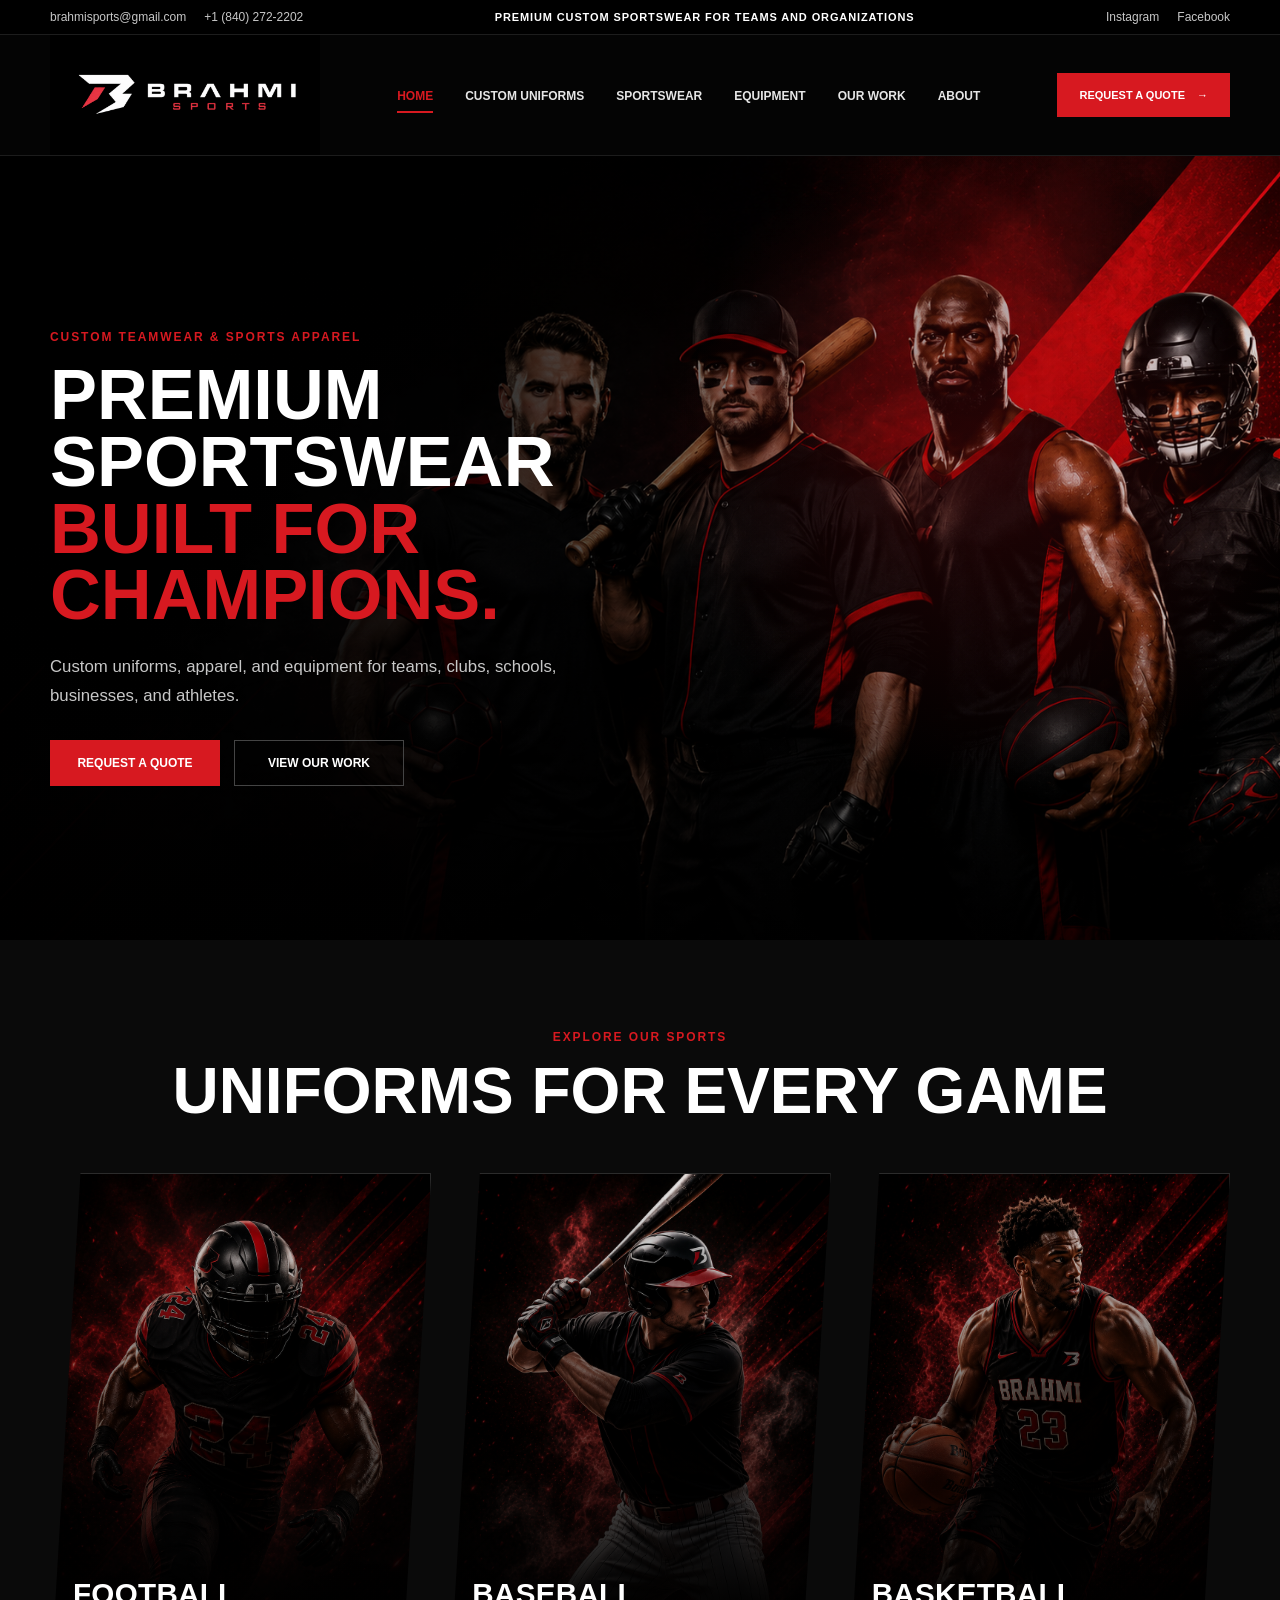
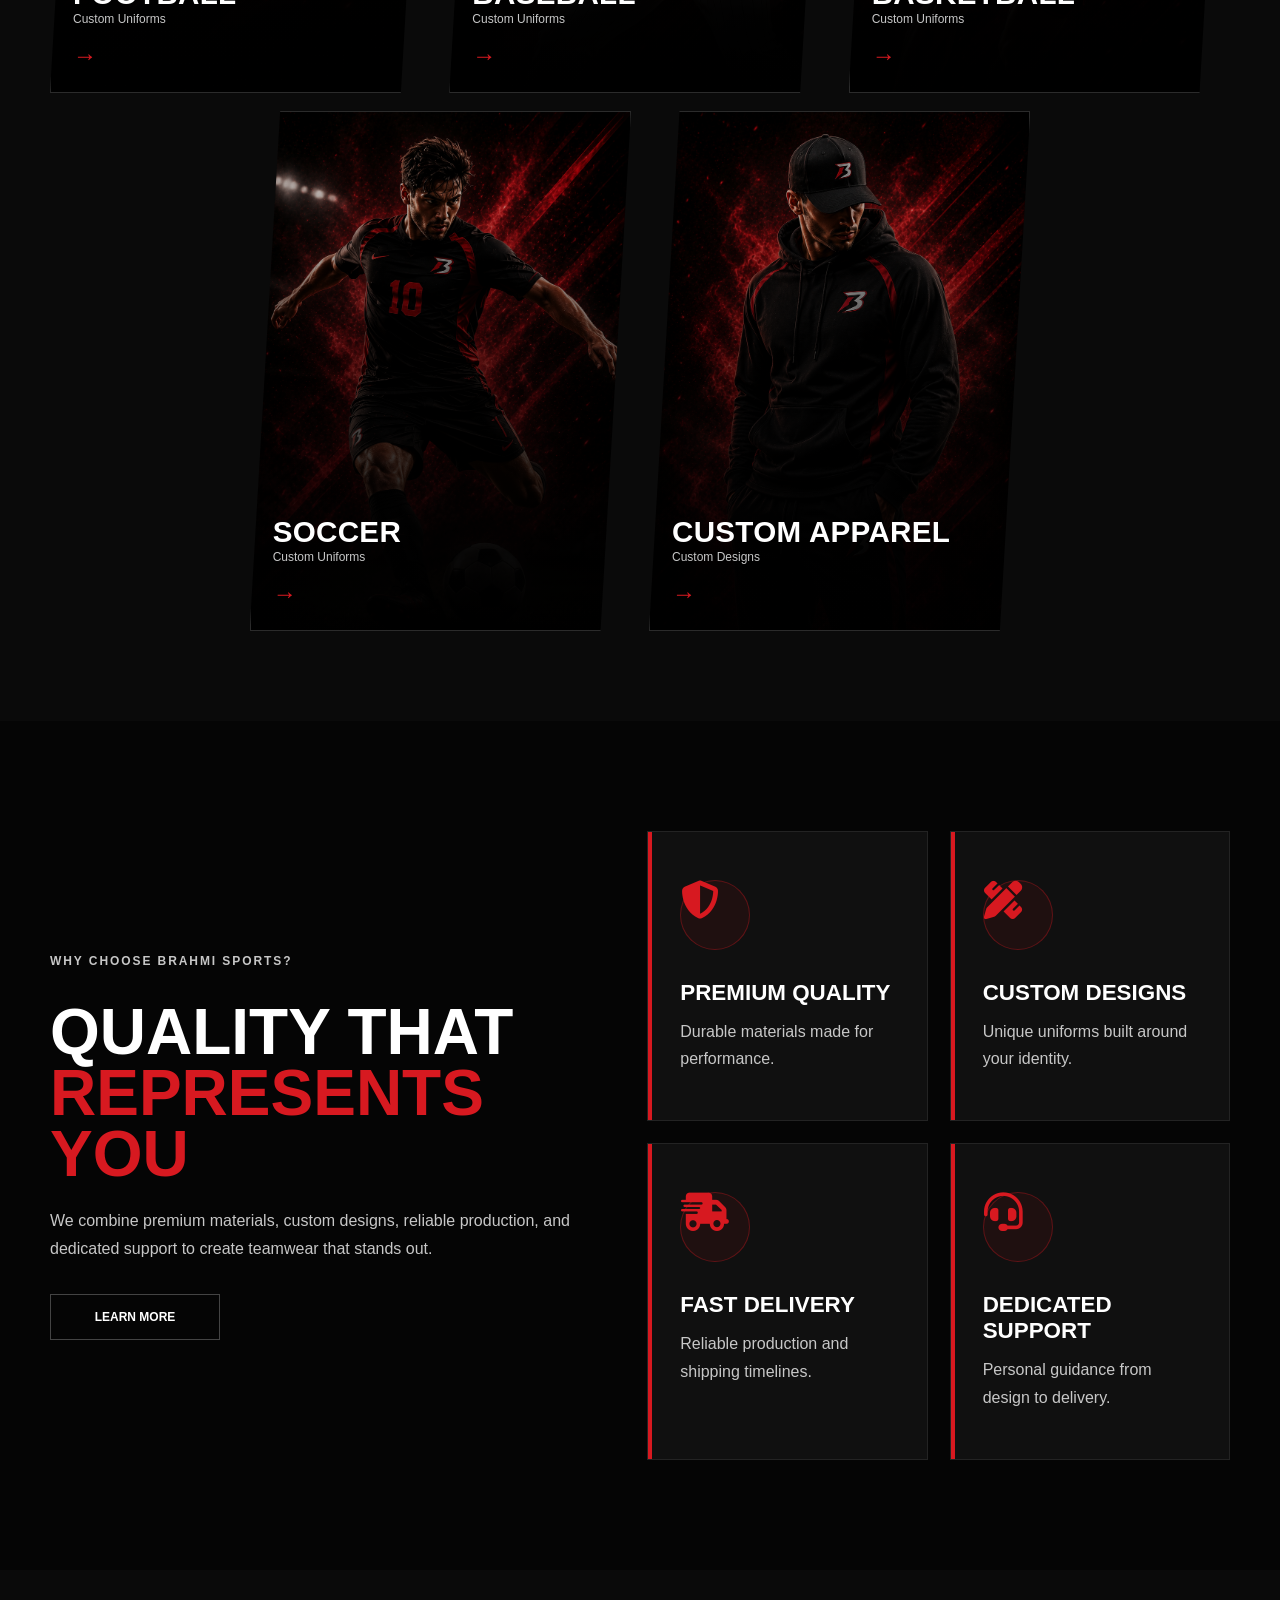
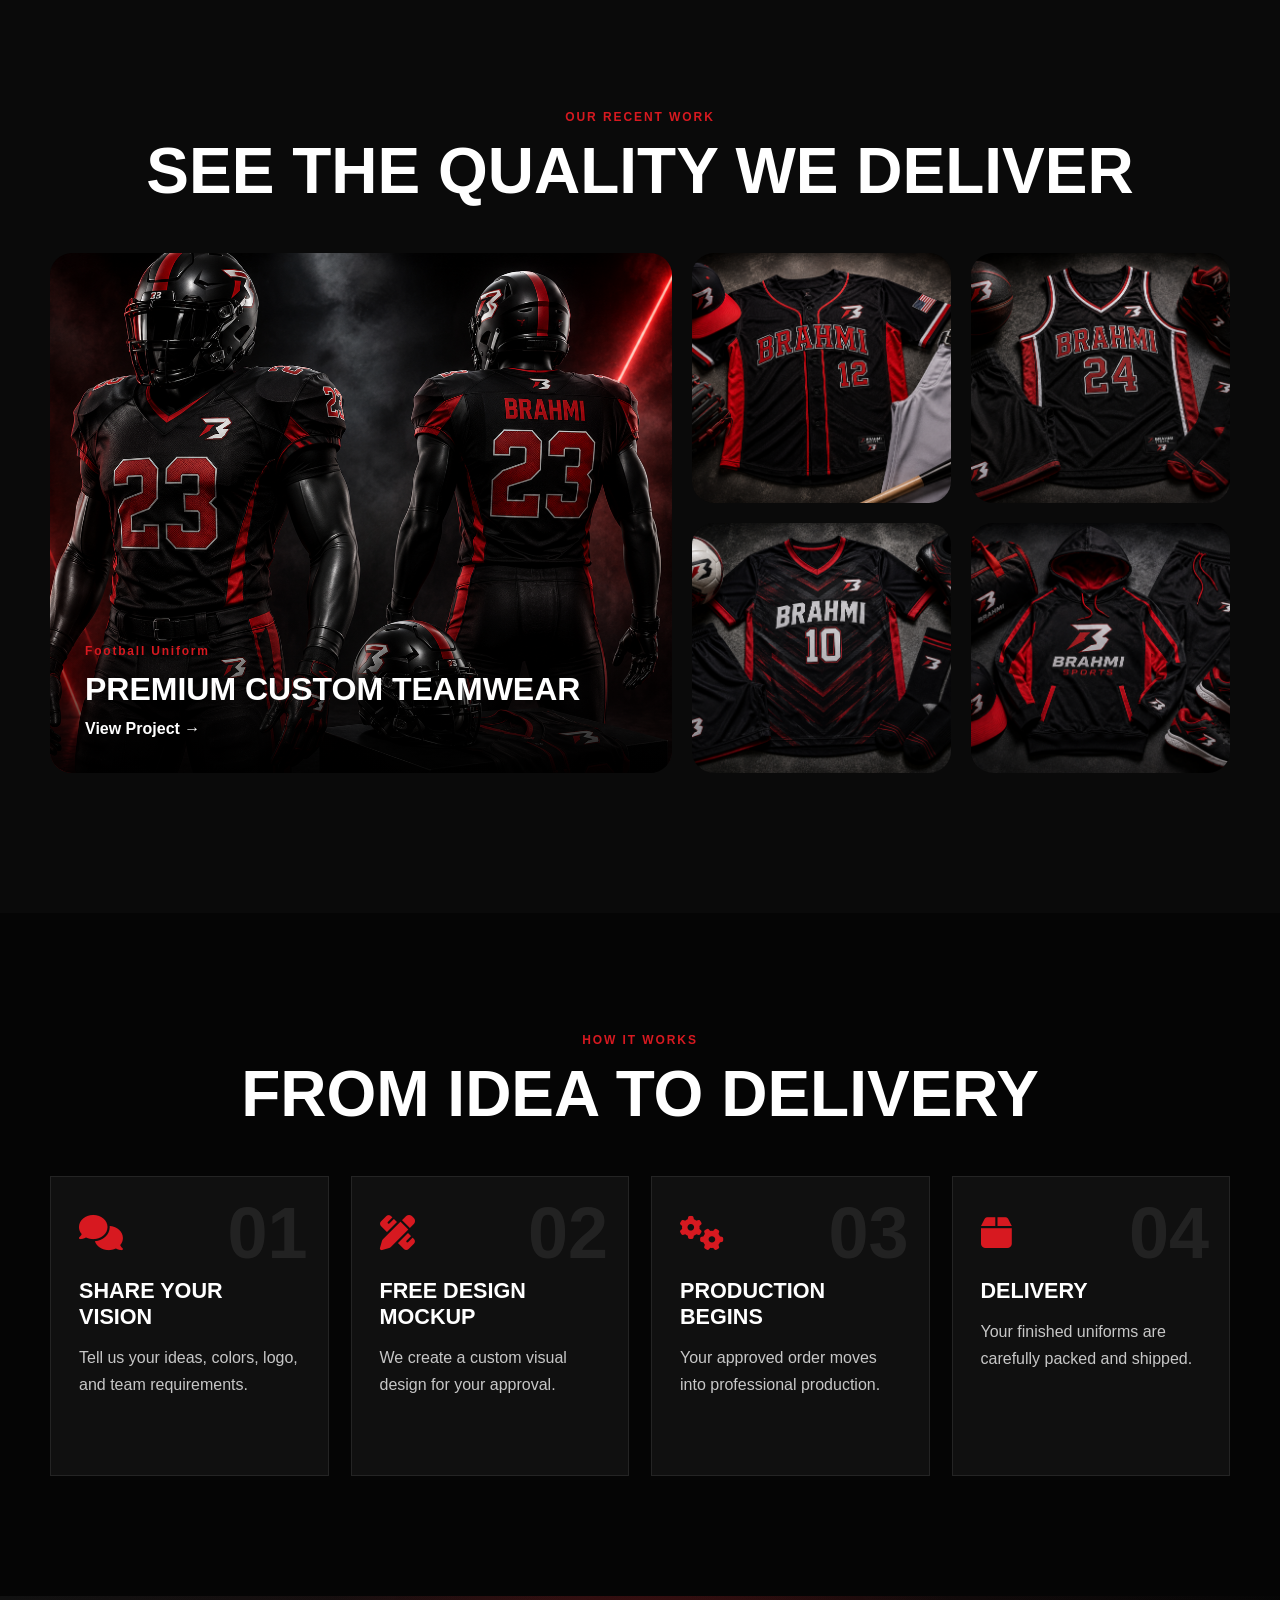
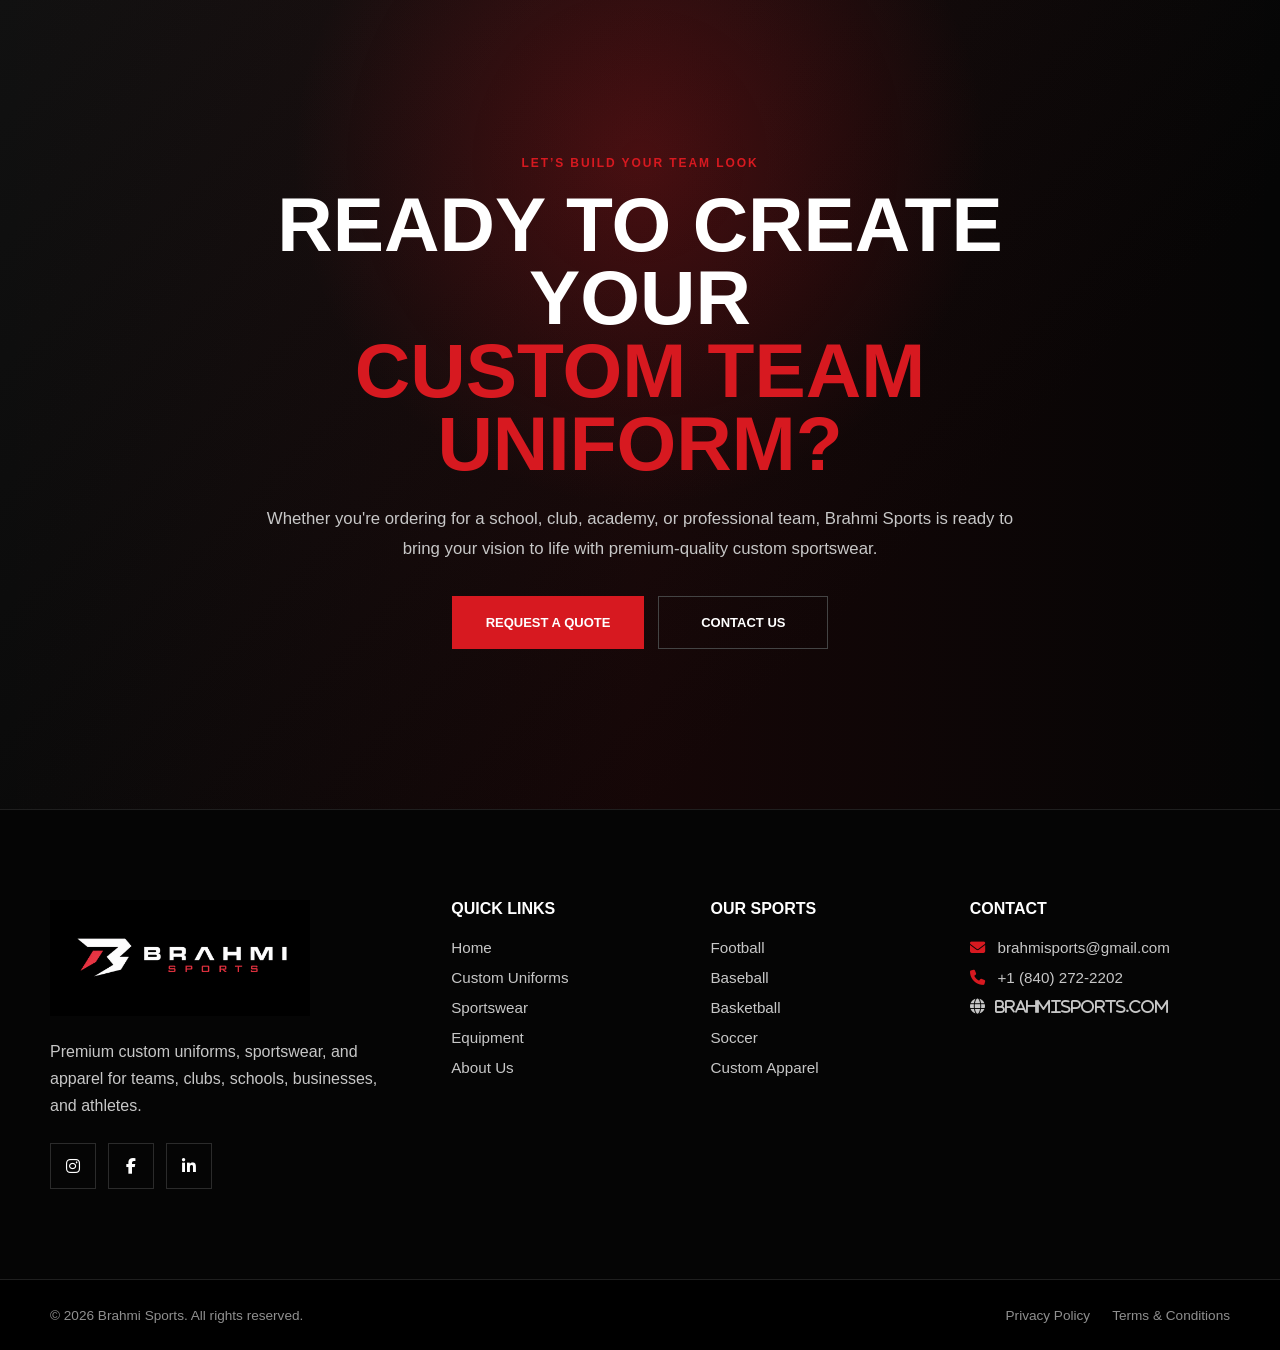
==== index.html @ 99b93f27 "Add files via upload" ====
<!DOCTYPE html>
<html lang="en">
  <head>
    <meta charset="UTF-8" />

    <meta name="viewport" content="width=device-width, initial-scale=1.0" />

    <meta
      name="description"
      content="Brahmi Sports provides premium custom sports uniforms and teamwear."
    />

    <title>Brahmi Sports | Custom Teamwear</title>

    <link rel="stylesheet" href="css/style.css" />
    <link
  rel="stylesheet"
  href="https://cdnjs.cloudflare.com/ajax/libs/font-awesome/6.5.2/css/all.min.css"
/>
<link
  rel="stylesheet"
  href="https://unpkg.com/aos@2.3.1/dist/aos.css"
/>
  </head>

  <body>
    <header class="site-header">
      <div class="top-bar">
        <div class="container top-bar-content">
          <div class="top-contact">
            <a href="mailto:brahmisports@gmail.com">
              brahmisports@gmail.com
            </a>

            <a href="tel:+18402722202">+1 (840) 272-2202</a>
          </div>

          <p class="top-message">
            Premium custom sportswear for teams and organizations
          </p>

          <div class="top-socials">
            <a href="#">Instagram</a>
            <a href="#">Facebook</a>
          </div>
        </div>
      </div>

      <nav class="navbar">
        <div class="container navbar-content">
          <a href="#" class="logo">
  <img
    src="images/logo/logo.png"
    alt="Brahmi Sports logo"
    class="logo-image"
  />
</a>

          <ul class="nav-links">
            <li><a href="#" class="active">Home</a></li>
            <li><a href="#">Custom Uniforms</a></li>
            <li><a href="#">Sportswear</a></li>
            <li><a href="#">Equipment</a></li>
            <li><a href="#">Our Work</a></li>
            <li><a href="#">About</a></li>
          </ul>
          <button class="menu-toggle" aria-label="Open navigation">
    <i class="fa-solid fa-bars"></i>
</button>

          <a href="#" class="quote-button">
            Request a Quote
            <span>→</span>
          </a>
        </div>
      </nav>
    </header>

    <main>
      <section class="hero">
  <div class="container hero-content">
    <div class="hero-copy" data-aos="fade-right">
      <p class="hero-label">CUSTOM TEAMWEAR & SPORTS APPAREL</p>

      <h1>
        Premium sportswear
        <span>built for champions.</span>
      </h1>

      <p class="hero-description">
        Custom uniforms, apparel, and equipment for teams, clubs,
        schools, businesses, and athletes.
      </p>

      <div class="hero-buttons">
        <a href="#" class="primary-button">Request a Quote</a>
        <a href="#" class="secondary-button">View Our Work</a>
      </div>
    </div>
  </div>
</section>
      <section class="sports-section">
  <div class="container">

    <div class="section-heading" data-aos="fade-up">
      <p>EXPLORE OUR SPORTS</p>
      <h2>UNIFORMS FOR EVERY GAME</h2>
    </div>

    <div class="sports-grid">

      <article
        class="sport-card football-card"
        data-aos="fade-up"
        data-aos-delay="0"
      >
        <div class="sport-card-content">
          <h3>Football</h3>
          <p>Custom Uniforms</p>
          <a href="#">→</a>
        </div>
      </article>

      <article
        class="sport-card baseball-card"
        data-aos="fade-up"
        data-aos-delay="100"
      >
        <div class="sport-card-content">
          <h3>Baseball</h3>
          <p>Custom Uniforms</p>
          <a href="#">→</a>
        </div>
      </article>

      <article
        class="sport-card basketball-card"
        data-aos="fade-up"
        data-aos-delay="200"
      >
        <div class="sport-card-content">
          <h3>Basketball</h3>
          <p>Custom Uniforms</p>
          <a href="#">→</a>
        </div>
      </article>

      <article
        class="sport-card soccer-card"
        data-aos="fade-up"
        data-aos-delay="300"
      >
        <div class="sport-card-content">
          <h3>Soccer</h3>
          <p>Custom Uniforms</p>
          <a href="#">→</a>
        </div>
      </article>

      <article
        class="sport-card apparel-card"
        data-aos="fade-up"
        data-aos-delay="400"
      >
        <div class="sport-card-content">
          <h3>Custom Apparel</h3>
          <p>Custom Designs</p>
          <a href="#">→</a>
        </div>
      </article>

    </div>
  </div>
</section>
<section class="why-section">
  <div class="container why-layout">

    <div class="why-intro" data-aos="fade-right">
      <p class="why-label">WHY CHOOSE BRAHMI SPORTS?</p>

      <h2>
        Quality that
        <span>represents you</span>
      </h2>

      <p>
        We combine premium materials, custom designs, reliable production,
        and dedicated support to create teamwear that stands out.
      </p>

      <a href="#" class="secondary-button">Learn More</a>
    </div>

    <div class="why-grid">

      <article class="why-card">
        <i class="fa-solid fa-shield-halved why-icon"></i>
        <h3>Premium Quality</h3>
        <p>Durable materials made for performance.</p>
      </article>

      <article class="why-card">
        <i class="fa-solid fa-pen-ruler why-icon"></i>
        <h3>Custom Designs</h3>
        <p>Unique uniforms built around your identity.</p>
      </article>

      <article class="why-card">
        <i class="fa-solid fa-truck-fast why-icon"></i>
        <h3>Fast Delivery</h3>
        <p>Reliable production and shipping timelines.</p>
      </article>

      <article class="why-card">
        <i class="fa-solid fa-headset why-icon"></i>
        <h3>Dedicated Support</h3>
        <p>Personal guidance from design to delivery.</p>
      </article>

    </div>

  </div>
</section>
<section class="portfolio-section">
  <div class="container">

    <div class="section-heading" data-aos="fade-up">
      <p>OUR RECENT WORK</p>
      <h2>SEE THE QUALITY WE DELIVER</h2>
    </div>

    <div class="portfolio-grid" data-aos="fade-up" data-aos-delay="150">

      <div class="portfolio-feature">
        <img src="images/work/work1.png" alt="Football Uniform">

        <div class="portfolio-overlay">
          <span>Football Uniform</span>

          <h3>Premium Custom Teamwear</h3>

          <a href="#">View Project →</a>
        </div>
      </div>

      <div class="portfolio-small">
        <img src="images/work/work2.png" alt="Baseball Jersey">
      </div>

      <div class="portfolio-small">
        <img src="images/work/work3.png" alt="Basketball Jersey">
      </div>

      <div class="portfolio-small">
        <img src="images/work/work4.png" alt="Custom Jersey">
      </div>

      <div class="portfolio-small">
        <img src="images/work/work5.png" alt="Sports Apparel">
      </div>

    </div>

  </div>
</section>
<section class="process-section">
  <div class="container">

    <div class="section-heading" data-aos="fade-up">
      <p>HOW IT WORKS</p>
      <h2>FROM IDEA TO DELIVERY</h2>
    </div>

    <div class="process-grid" data-aos="fade-up" data-aos-delay="150">

      <article class="process-card">
        <span class="process-number">01</span>
        <i class="fa-solid fa-comments process-icon"></i>

        <h3>Share Your Vision</h3>

        <p>
          Tell us your ideas, colors, logo, and team requirements.
        </p>
      </article>

      <article class="process-card">
        <span class="process-number">02</span>
        <i class="fa-solid fa-pen-ruler process-icon"></i>

        <h3>Free Design Mockup</h3>

        <p>
          We create a custom visual design for your approval.
        </p>
      </article>

      <article class="process-card">
        <span class="process-number">03</span>
        <i class="fa-solid fa-gears process-icon"></i>

        <h3>Production Begins</h3>

        <p>
          Your approved order moves into professional production.
        </p>
      </article>

      <article class="process-card">
        <span class="process-number">04</span>
        <i class="fa-solid fa-box process-icon"></i>

        <h3>Delivery</h3>

        <p>
          Your finished uniforms are carefully packed and shipped.
        </p>
      </article>

    </div>

  </div>
</section>
<section class="cta-section">
  <div class="container">

    <div class="cta-content" data-aos="zoom-in">

      <p class="cta-label">LET’S BUILD YOUR TEAM LOOK</p>

      <h2>
        Ready To Create Your
        <span>Custom Team Uniform?</span>
      </h2>

      <p class="cta-text">
        Whether you're ordering for a school, club, academy, or professional
        team, Brahmi Sports is ready to bring your vision to life with
        premium-quality custom sportswear.
      </p>

      <div class="cta-buttons">
        <a href="#" class="primary-button">
          Request a Quote
        </a>

        <a href="#contact" class="secondary-button">
          Contact Us
        </a>
      </div>

    </div>

  </div>
</section>
    </main>
    <footer class="site-footer">
  <div class="container footer-grid">

    <div class="footer-brand" data-aos="fade-up">
      <img
        src="images/logo/logo.png"
        alt="Brahmi Sports logo"
        class="footer-logo"
      />

      <p>
        Premium custom uniforms, sportswear, and apparel for teams,
        clubs, schools, businesses, and athletes.
      </p>

      <div class="footer-socials">
        <a href="#" aria-label="Instagram">
          <i class="fa-brands fa-instagram"></i>
        </a>

        <a href="#" aria-label="Facebook">
          <i class="fa-brands fa-facebook-f"></i>
        </a>

        <a href="#" aria-label="LinkedIn">
          <i class="fa-brands fa-linkedin-in"></i>
        </a>
      </div>
    </div>

    <div class="footer-column" data-aos="fade-up" data-aos-delay="100">
      <h3>Quick Links</h3>
      <a href="#">Home</a>
      <a href="#">Custom Uniforms</a>
      <a href="#">Sportswear</a>
      <a href="#">Equipment</a>
      <a href="#">About Us</a>
    </div>

    <div class="footer-column" data-aos="fade-up" data-aos-delay="200">
      <h3>Our Sports</h3>
      <a href="#">Football</a>
      <a href="#">Baseball</a>
      <a href="#">Basketball</a>
      <a href="#">Soccer</a>
      <a href="#">Custom Apparel</a>
    </div>

    <div class="footer-column footer-contact" data-aos="fade-up" data-aos-delay="300">
      <h3>Contact</h3>

      <a href="mailto:brahmisports@gmail.com">
        <i class="fa-solid fa-envelope"></i>
        brahmisports@gmail.com
      </a>

      <a href="tel:+18402722202">
        <i class="fa-solid fa-phone"></i>
        +1 (840) 272-2202
      </a>

    <a  href="https://brahmisports.com"
target="_blank"
rel="noopener noreferrer"
        <i class="fa-solid fa-globe"></i>
        brahmisports.com
      </a>
    </div>

  </div>

  <div class="footer-bottom" data-aos="fade-up" data-aos-delay="400">
    <div class="container footer-bottom-content">
      <p>© 2026 Brahmi Sports. All rights reserved.</p>

      <div>
        <a href="#">Privacy Policy</a>
        <a href="#">Terms & Conditions</a>
      </div>
    </div>
  </div>
</footer>

    <script src="https://unpkg.com/aos@2.3.1/dist/aos.js"></script>

<script>
  AOS.init({
    duration: 900,
    once: true,
    easing: "ease-out",
    offset: 100,
  });
</script>

<script src="js/script.js"></script>
</body>
</html>
---- css/style.css ----
* {
  margin: 0;
  padding: 0;
  box-sizing: border-box;
}

:root {
  --black: #050505;
  --dark-gray: #0d0d0d;
  --gray: #171717;
  --red: #d71920;
  --red-dark: #a80f15;
  --white: #ffffff;
  --light-gray: #c7c7c7;
}
  
html {
  scroll-behavior: smooth;
}

body {
  font-family: Arial, Helvetica, sans-serif;
  background-color: var(--black);
  color: var(--white);
}

a {
  color: inherit;
  text-decoration: none;
}

ul {
  list-style: none;
}

.container {
  width: min(1180px, calc(100% - 40px));
  margin: 0 auto;
}

/* Top bar */

.top-bar {
  background-color: #000000;
  border-bottom: 1px solid #1d1d1d;
  font-size: 12px;
}

.top-bar-content {
  min-height: 34px;
  display: flex;
  align-items: center;
  justify-content: space-between;
  gap: 20px;
}

.top-contact,
.top-socials {
  display: flex;
  gap: 18px;
}

.top-contact a,
.top-socials a {
  color: var(--light-gray);
}

.top-message {
  font-size: 11px;
  font-weight: 700;
  letter-spacing: 0.08em;
  text-transform: uppercase;
}

/* Navigation */

.navbar {
  position: sticky;
  top: 0;
  z-index: 20;
  background-color: rgba(5, 5, 5, 0.96);
  border-bottom: 1px solid #1c1c1c;
}

.navbar-content {
  min-height: 82px;
  display: flex;
  align-items: center;
  justify-content: space-between;
  gap: 30px;
}

.logo {
  display: flex;
  align-items: center;
  gap: 10px;
}







.nav-links {
  display: flex;
  align-items: center;
  gap: 32px;
}
.menu-toggle {
    display: none;
    background: transparent;
    border: none;
    color: var(--white);
    font-size: 1.6rem;
    cursor: pointer;
}

.nav-links a {
  position: relative;
  color: #e6e6e6;
  font-size: 12px;
  font-weight: 700;
  text-transform: uppercase;
}

.nav-links a::after {
  content: "";
  position: absolute;
  left: 0;
  bottom: -10px;
  width: 0;
  height: 2px;
  background-color: var(--red);
  transition: width 0.2s ease;
}

.nav-links a:hover,
.nav-links a.active {
  color: var(--red);
}

.nav-links a:hover::after,
.nav-links a.active::after {
  width: 100%;
}

.quote-button {
  display: inline-flex;
  align-items: center;
  gap: 12px;
  background-color: var(--red);
  color: var(--white);
  padding: 16px 22px;
  font-size: 11px;
  font-weight: 800;
  text-transform: uppercase;
  transition: 0.2s ease;
}

.quote-button:hover {
  background-color: var(--red-dark);
  transform: translateY(-2px);
}

/* Hero */

.hero {
  position: relative;
  min-height: calc(100vh - 116px);
  display: flex;
  align-items: center;
  overflow: hidden;
  background-image:
    linear-gradient(
      90deg,
      rgba(0, 0, 0, 0.98) 0%,
      rgba(0, 0, 0, 0.9) 32%,
      rgba(0, 0, 0, 0.42) 62%,
      rgba(0, 0, 0, 0.12) 100%
    ),
    url("../images/hero/hero-banner.png");
  background-size: cover;
  background-position: 68% center;
  background-repeat: no-repeat;
}

.hero::after {
  content: "";
  position: absolute;
  inset: 0;
  background:
    radial-gradient(circle at 78% 38%, rgba(215, 25, 32, 0.16), transparent 30%),
    linear-gradient(to top, rgba(0, 0, 0, 0.72), transparent 42%);
  pointer-events: none;
}

.hero-content {
  position: relative;
  z-index: 2;
  display: block;
  padding: 110px 0 90px;
}

.hero-copy {
  max-width: 560px;
}

.hero-label {
  color: var(--red);
  font-size: 12px;
  font-weight: 800;
  letter-spacing: 0.16em;
  margin-bottom: 18px;
}

.hero h1 {
  max-width: 700px;
  font-size: clamp(3rem, 5.5vw, 5rem);
  line-height: 0.95;
  text-transform: uppercase;
  margin-bottom: 24px;
}

.hero h1 span {
  display: block;
  color: var(--red);
}

.hero-description {
  max-width: 620px;
  color: var(--light-gray);
  font-size: 1.05rem;
  line-height: 1.7;
  margin-bottom: 30px;
}

.hero-buttons {
  display: flex;
  gap: 14px;
  flex-wrap: wrap;
}

.primary-button,
.secondary-button {
  display: inline-flex;
  align-items: center;
  justify-content: center;
  min-width: 170px;
  padding: 15px 22px;
  font-size: 12px;
  font-weight: 800;
  text-transform: uppercase;
}

.primary-button {
  background-color: var(--red);
}

.primary-button:hover {
  background-color: var(--red-dark);
}

.secondary-button {
  border: 1px solid #444444;
  background-color: transparent;
}

.secondary-button:hover {
  border-color: var(--red);
  color: var(--red);
}

.hero-visual {
  display: flex;
  justify-content: center;
}




.logo-image {
  width: 270px;
  height: auto;
  object-fit: contain;
  display: block;
}

.hero-image-wrapper {
  position: relative;
  width: min(500px, 100%);
  min-height: 500px;
  overflow: hidden;
  border-radius: 24px;
  box-shadow: 0 30px 70px rgba(0, 0, 0, 0.5);
}

.hero-image-wrapper::after {
  content: "";
  position: absolute;
  inset: 0;
  background:
    linear-gradient(to top, rgba(0, 0, 0, 0.65), transparent 55%),
    linear-gradient(to left, rgba(215, 25, 32, 0.18), transparent);
  pointer-events: none;
}

.hero-image {
  width: 100%;
  height: 500px;
  object-fit: cover;
  display: block;
  transition: transform 0.5s ease;
}

.hero-image-wrapper:hover .hero-image {
  transform: scale(1.04);
}
/* Sports section */

.sports-section {
  padding: 90px 0;
  background-color: #0a0a0a;
}

.section-heading {
  text-align: center;
  margin-bottom: 45px;
}

.section-heading p {
  color: var(--red);
  font-size: 12px;
  font-weight: 800;
  letter-spacing: 0.16em;
  margin-bottom: 10px;
}

.section-heading h2 {
  font-size: clamp(2.2rem, 5vw, 4rem);
  text-transform: uppercase;
}

.sports-grid {
  display: grid;
  grid-template-columns: repeat(6, 1fr);
  gap: 18px;
}

.sport-card {
  position: relative;
  min-height: 520px;
  overflow: hidden;
  background-size: cover;
  background-repeat: no-repeat;
  border: 1px solid #2b2b2b;
  clip-path: polygon(8% 0, 100% 0, 92% 100%, 0 100%);
  transition: 0.35s ease;
    grid-column: span 2;
}

.sport-card::before {
  content: "";
  position: absolute;
  inset: 0;
  background: linear-gradient(
    to top,
    rgba(0, 0, 0, 0.96) 15%,
    rgba(0, 0, 0, 0.55) 55%,
    rgba(0, 0, 0, 0.08) 100%
  );
}



.football-card{
    background-image:url("../images/sports/football.png");
    background-position:50% 18%;
}

.baseball-card{
    background-image:url("../images/sports/baseball.png");
    background-position:48% 10%;
}

.basketball-card{
    background-image:url("../images/sports/basketball.png");
    background-position:50% 20%;
}

.soccer-card{
    background-image:url("../images/sports/soccer.png");
    background-position:50% 15%;
    
}

.apparel-card{
    background-image:url("../images/sports/apparel.png");
    background-position:50% 12%;
    
}
.soccer-card {
    grid-column: 2 / span 2;
}

.apparel-card {
    grid-column: 4 / span 2;
}




.sport-card-content {
   position:absolute;
    left:22px;
    right:22px;
    bottom:22px;
    z-index:2;
}

.sport-icon {
  font-size: 28px;
}

.sport-card h3 {
 margin-top: 12px;
  font-size: 1.85rem;
  line-height: 0.95;
  font-weight: 800;
  text-transform: uppercase;
  letter-spacing: 0.01em;
}

.sport-card p {
  color: var(--light-gray);
  font-size: 12px;
  margin-top: 4px;
}

.sport-card a {
  display: inline-block;
  margin-top: 16px;
  color: var(--red);
  font-size: 24px;
}

/* Why Choose Section */

.why-section {
  padding: 110px 0;
  background: #050505;
}

.why-layout {
  display: grid;
  grid-template-columns: 0.95fr 1.05fr;
  gap: 70px;
  align-items: center;
}

.why-label {
  color: var(--red);
  font-size: 12px;
  font-weight: 800;
  letter-spacing: .16em;
  margin-bottom: 18px;
}

.why-intro h2 {
  font-size: clamp(2.5rem,5vw,4.3rem);
  line-height: .95;
  text-transform: uppercase;
  margin-bottom: 22px;
}

.why-intro h2 span {
  color: var(--red);
  display: block;
}

.why-intro p {
  color: var(--light-gray);
  line-height: 1.8;
  margin-bottom: 30px;
}

.why-grid {
  display: grid;
  grid-template-columns: repeat(2,1fr);
  gap: 22px;
}

.why-card {
  position: relative;
  overflow: hidden;
  background: #101010;
  border: 1px solid #232323;
  padding: 48px 32px;
  transition: .3s;
}
.why-card::before {
  content: "";
  position: absolute;
  left: 0;
  top: 0;
  width: 4px;
  height: 100%;
  background: var(--red);
}

.why-card:hover {
  border-color: var(--red);
  transform: translateY(-8px);
  box-shadow: 0 15px 35px rgba(215,25,32,.18);
  
}
.why-card:hover .why-icon {
  background: var(--red);
  color: white;
  transform: rotate(-10deg) scale(1.08);
}
.why-card h3 {
  font-size: 1.4rem;
    margin-top: 6px;
  margin-bottom: 12px;
  text-transform: uppercase;
}

.why-card p {
  color: var(--light-gray);
  line-height: 1.7;
}


.why-icon {
  
  font-size: 2.4rem;
  color: var(--red);
  margin-bottom: 24px;
  display: inline-flex;
  align-items: center;
  justify-content: center;
  width: 70px;
  height: 70px;
  border: 1px solid rgba(215, 25, 32, 0.35);
  border-radius: 50%;
  background: rgba(215, 25, 32, 0.08);
  transition: all 0.35s ease;

}
/* Portfolio Section */

.portfolio-section {
  padding: 140px 0;
  background: #0a0a0a;
}

.portfolio-grid {
  display: grid;
  grid-template-columns: 2.4fr 1fr 1fr;
  grid-template-rows: 250px 250px;
  gap: 20px;
}

.portfolio-feature {
  position: relative;
  grid-row: 1 / 3;
  overflow: hidden;
  border-radius: 22px;
  transition: transform .35s ease;
}

.portfolio-small {
  position: relative;
  overflow: hidden;
  border-radius: 22px;
  transition: transform .35s ease;
}

.portfolio-feature img,
.portfolio-small img {
  width: 100%;
  height: 100%;
  object-fit: cover;
  transition: .4s ease;
}

.portfolio-feature:hover img,
.portfolio-small:hover img {
  transform: scale(1.08);
}
.portfolio-feature:hover,
.portfolio-small:hover {
    transform: translateY(-8px);
}

.portfolio-overlay {
  position: absolute;
  left: 0;
  right: 0;
  bottom: 0;
  padding: 35px;
  background: linear-gradient(to top,
      rgba(0,0,0,.92),
      transparent);
}

.portfolio-overlay span {
  color: var(--red);
  font-size: 12px;
  font-weight: 800;
  letter-spacing: .15em;
}

.portfolio-overlay h3 {
  margin: 12px 0;
  font-size: 2rem;
  text-transform: uppercase;
}

.portfolio-overlay a {
  color: white;
  font-weight: 700;
}
.portfolio-feature,
.portfolio-small{
    overflow:hidden;
}

.portfolio-feature img,
.portfolio-small img{
    transition:.45s;
}

.portfolio-feature:hover img,
.portfolio-small:hover img{
    transform:scale(1.08);
}
/* Process Section */

.process-section {
  padding: 120px 0;
  background: #050505;
}

.process-grid {
  display: grid;
  grid-template-columns: repeat(4, 1fr);
  gap: 22px;
  position: relative;
}

.process-card {
  position: relative;
  min-height: 300px;
  padding: 38px 28px;
  background: #101010;
  border: 1px solid #242424;
  overflow: hidden;
  transition: 0.35s ease;
}

.process-card:hover {
  transform: translateY(-8px);
  border-color: var(--red);
  box-shadow: 0 18px 40px rgba(215, 25, 32, 0.18);
}

.process-number {
  position: absolute;
  top: 15px;
  right: 20px;
  color: rgba(255, 255, 255, 0.08);
  font-size: 4.5rem;
  font-weight: 900;
}

.process-icon {
  color: var(--red);
  font-size: 2.2rem;
  margin-bottom: 28px;
}

.process-card h3 {
  position: relative;
  z-index: 2;
  margin-bottom: 14px;
  font-size: 1.35rem;
  text-transform: uppercase;
}

.process-card p {
  position: relative;
  z-index: 2;
  color: var(--light-gray);
  line-height: 1.7;
}

.process-card::after {
  content: "";
  position: absolute;
  left: 0;
  bottom: 0;
  width: 0;
  height: 4px;
  background: var(--red);
  transition: 0.35s ease;
}

.process-card:hover::after {
  width: 100%;
}
/* CTA Section */

.cta-section {
  position: relative;
  padding: 160px 0;
  overflow: hidden;
  text-align: center;
  background:
    radial-gradient(circle at 50% 20%, rgba(215, 25, 32, 0.24), transparent 38%),
    linear-gradient(135deg, #111111 0%, #050505 70%);
}

.cta-section::before {
  content: "";
  position: absolute;
  inset: 0;
  background:
    linear-gradient(
      90deg,
      transparent 0%,
      rgba(215, 25, 32, 0.08) 50%,
      transparent 100%
    );
  pointer-events: none;
}

.cta-content {
  position: relative;
  z-index: 2;
  max-width: 900px;
  margin: 0 auto;
}

.cta-label {
  color: var(--red);
  font-size: 12px;
  font-weight: 800;
  letter-spacing: 0.16em;
  margin-bottom: 18px;
}

.cta-content h2 {
  font-size: clamp(2.8rem, 6vw, 5.5rem);
  line-height: 0.95;
  text-transform: uppercase;
  margin-bottom: 24px;
}

.cta-content h2 span {
  display: block;
  color: var(--red);
}

.cta-text {
  max-width: 760px;
  margin: 0 auto 32px;
  color: var(--light-gray);
  font-size: 1.05rem;
  line-height: 1.8;
}

.cta-buttons {
  display: flex;
  justify-content: center;
  gap: 14px;
  flex-wrap: wrap;
}
.cta-buttons .primary-button,
.cta-buttons .secondary-button{
    padding:18px 34px;
    font-size:13px;
}
.cta-buttons .primary-button:hover{
    box-shadow:0 15px 35px rgba(215,25,32,.35);
}
/* Footer */

.site-footer {
  background: #050505;
  border-top: 1px solid #1f1f1f;
}

.footer-grid {
  display: grid;
  grid-template-columns: 1.4fr 0.8fr 0.8fr 1.1fr;
  gap: 70px;
  padding: 90px 0;
}

.footer-logo {
  width: 260px;
  height: auto;
  display: block;
  margin-bottom: 22px;
}

.footer-brand p {
  max-width: 340px;
  color: var(--light-gray);
  line-height: 1.7;
  margin-bottom: 24px;
}

.footer-socials {
  display: flex;
  gap: 12px;
}

.footer-socials a {
  width: 46px;
  height: 46px;
  display: inline-flex;
  align-items: center;
  justify-content: center;
  border: 1px solid #2b2b2b;
  color: var(--white);
  transition: 0.3s ease;
}

.footer-socials a:hover {
  background: var(--red);
  border-color: var(--red);
  transform: translateY(-4px);
}

.footer-column {
  display: flex;
  flex-direction: column;
  gap: 13px;
}

.footer-column h3 {
  color: var(--white);
  font-size: 1rem;
  text-transform: uppercase;
  margin-bottom: 8px;
}

.footer-column a {
  color: var(--light-gray);
  font-size: 0.95rem;
  transition: 0.2s ease;
}

.footer-column a:hover {
  color: var(--red);
  transform: translateX(4px);
}

.footer-contact a {
  display: flex;
  align-items: center;
  gap: 10px;
}

.footer-contact i {
  color: var(--red);
  width: 18px;
}

.footer-bottom {
  border-top: 1px solid #1f1f1f;
  background: #000000;
}

.footer-bottom-content {
  min-height: 70px;
  display: flex;
  align-items: center;
  justify-content: space-between;
  gap: 20px;
}

.footer-bottom p,
.footer-bottom a {
  color: #8f8f8f;
  font-size: 0.85rem;
}

.footer-bottom-content div {
  display: flex;
  gap: 22px;
}

.footer-bottom a:hover {
  color: var(--red);
}


@media (max-width: 1000px) {

  .top-message,
  .nav-links,
  .quote-button {
    display: none;
  }

  .menu-toggle {
    display: block;
  }

  .nav-links.active {
    display: flex !important;
    flex-direction: column;
    position: absolute;
    top: 82px;
    left: 0;
    width: 100%;
    padding: 25px 0;
    gap: 20px;
    background: #050505;
    border-top: 1px solid #222;
    z-index: 100;
  }

  .nav-links.active li {
    text-align: center;
  }

  .hero-content {
    grid-template-columns: 1fr;
    text-align: center;
  }

  .hero-copy {
    display: flex;
    flex-direction: column;
    align-items: center;
  }
.sports-grid {
  grid-template-columns: repeat(2, minmax(0, 1fr));
  gap: 18px;
}

.sport-card,
.soccer-card,
.apparel-card {
  grid-column: auto;
  min-height: 500px;
}

.sport-card {
  min-height: 500px;
  background-position: center top;
}
.why-layout {
  grid-template-columns: 1fr;
  gap: 40px;
}

.why-grid {
  grid-template-columns: repeat(2, 1fr);
}
.portfolio-grid {
  grid-template-columns: 1fr 1fr;
  grid-template-rows: auto;
}

.portfolio-feature {
  grid-column: 1 / 3;
  grid-row: auto;
  min-height: 450px;
}

.portfolio-small {
  min-height: 220px;
}
.process-grid {
  grid-template-columns: repeat(2, 1fr);
}
.footer-grid {
  grid-template-columns: repeat(2, 1fr);
  gap: 40px;
}

}

@media (max-width: 600px) {
  .container {
    width: min(100% - 24px, 1180px);
  }

  .top-socials {
    display: none;
  }

  .top-bar-content {
    justify-content: center;
  }

  .top-contact {
    font-size: 10px;
    gap: 10px;
  }

  .navbar-content {
    min-height: 70px;
  }

  .logo-image {
  width: 110px;
  height: 46px;
}

  .quote-button {
    padding: 11px 12px;
    font-size: 9px;
  }

  .hero {
    min-height: auto;
  }

  .hero-content {
    padding: 55px 0;
  }

  .hero h1 {
    font-size: 3rem;
  }

  .hero-description {
    font-size: 0.95rem;
  }

  .hero-image-wrapper {
  min-height: 360px;
}

.hero-image {
  height: 360px;
}
.hero-content{
    padding:60px 0;
}

.hero-copy{
    max-width:100%;
}

.hero h1{
    font-size:2.4rem;
    line-height:0.95;
}

.hero-description{
    max-width:100%;
    font-size:0.95rem;
}

.hero-buttons{
    justify-content:center;
}
.sports-grid {
  grid-template-columns: 1fr;
}

.sport-card,
.soccer-card,
.apparel-card {
  grid-column: auto;
  min-height: 420px;
}

.sport-card{
    min-height:420px;
}
.why-layout {
  grid-template-columns: 1fr;
  gap: 40px;
}

.why-grid {
  grid-template-columns: 1fr;
}
.portfolio-grid {
    grid-template-columns: 1fr;
}

.portfolio-feature {
    min-height: 420px;
}

.portfolio-small {
    min-height: 220px;
}
.process-grid{
    grid-template-columns:1fr;
}

.process-card{
    min-height:auto;
}
.cta-section {
  padding: 90px 0;
}

.cta-content h2 {
  font-size: 2.5rem;
}

.cta-text {
  font-size: 0.95rem;
}

.cta-buttons {
  flex-direction: column;
  align-items: center;
}

.cta-buttons .primary-button,
.cta-buttons .secondary-button {
  width: 100%;
  max-width: 280px;
}
.footer-grid {
  grid-template-columns: 1fr;
  gap: 40px;
  padding: 60px 0;
}

.footer-logo {
  width: 220px;
}

.footer-bottom-content {
  flex-direction: column;
  justify-content: center;
  text-align: center;
  padding: 20px 0;
}

.footer-bottom-content div {
  flex-direction: column;
  gap: 10px;
}
.hero{
    background-image:
    linear-gradient(
        90deg,
        rgba(0,0,0,.95) 0%,
        rgba(0,0,0,.75) 55%,
        rgba(0,0,0,.25) 100%
    ),
    url("../images/hero/hero-banner-mobile.png");

    background-position: 85% center;
    background-size:cover;
}


}
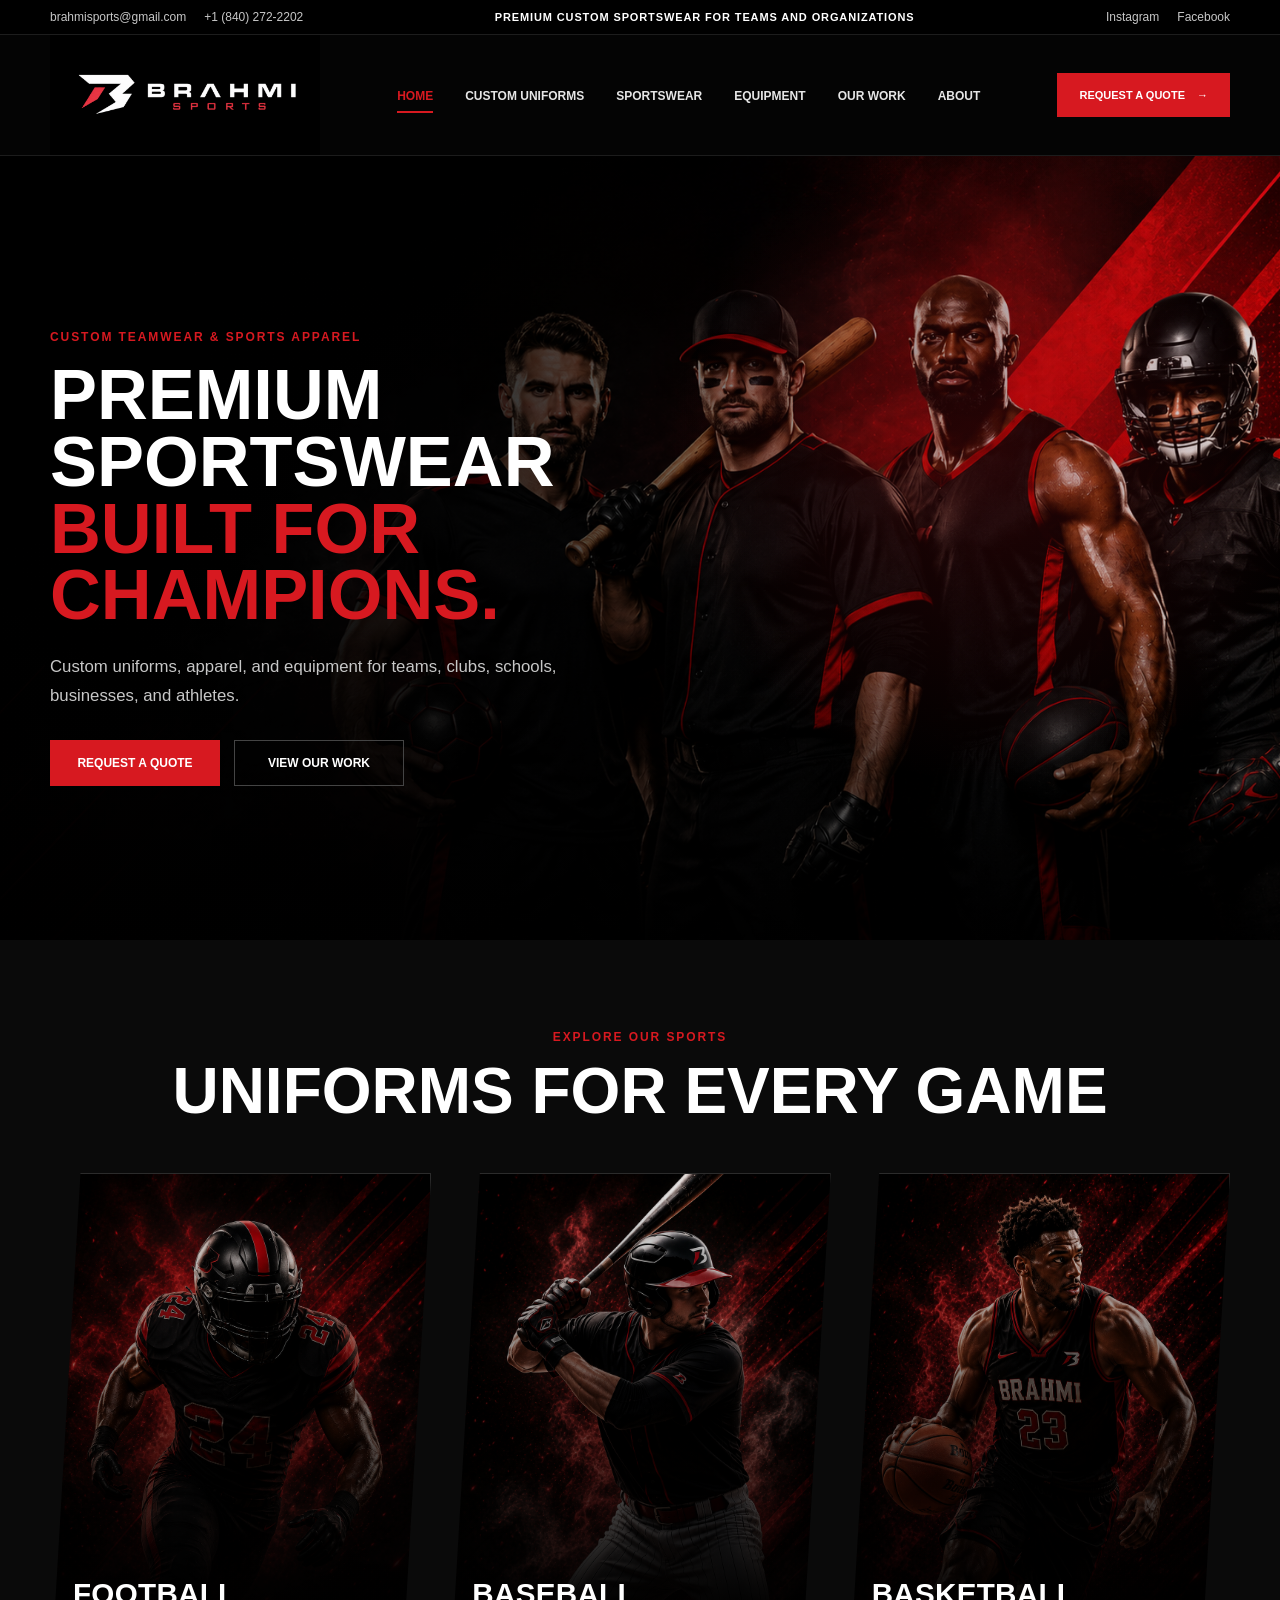
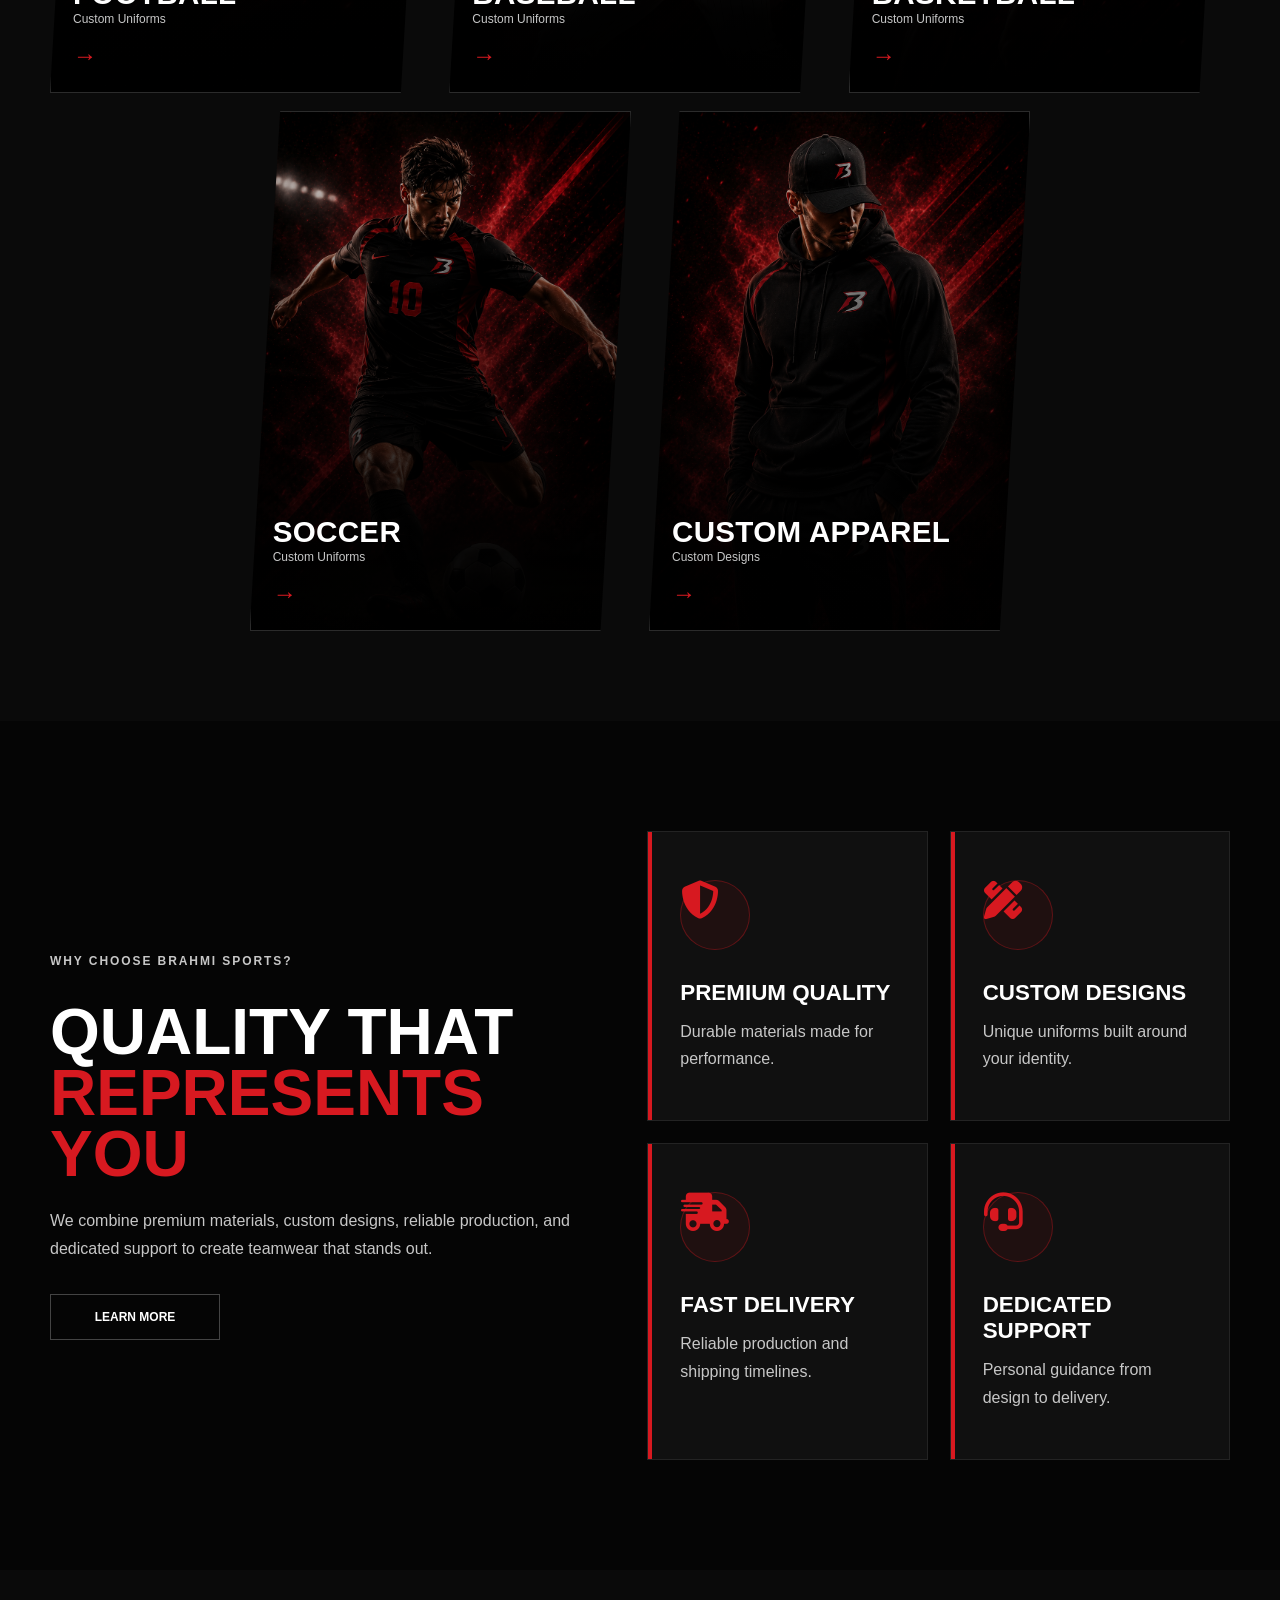
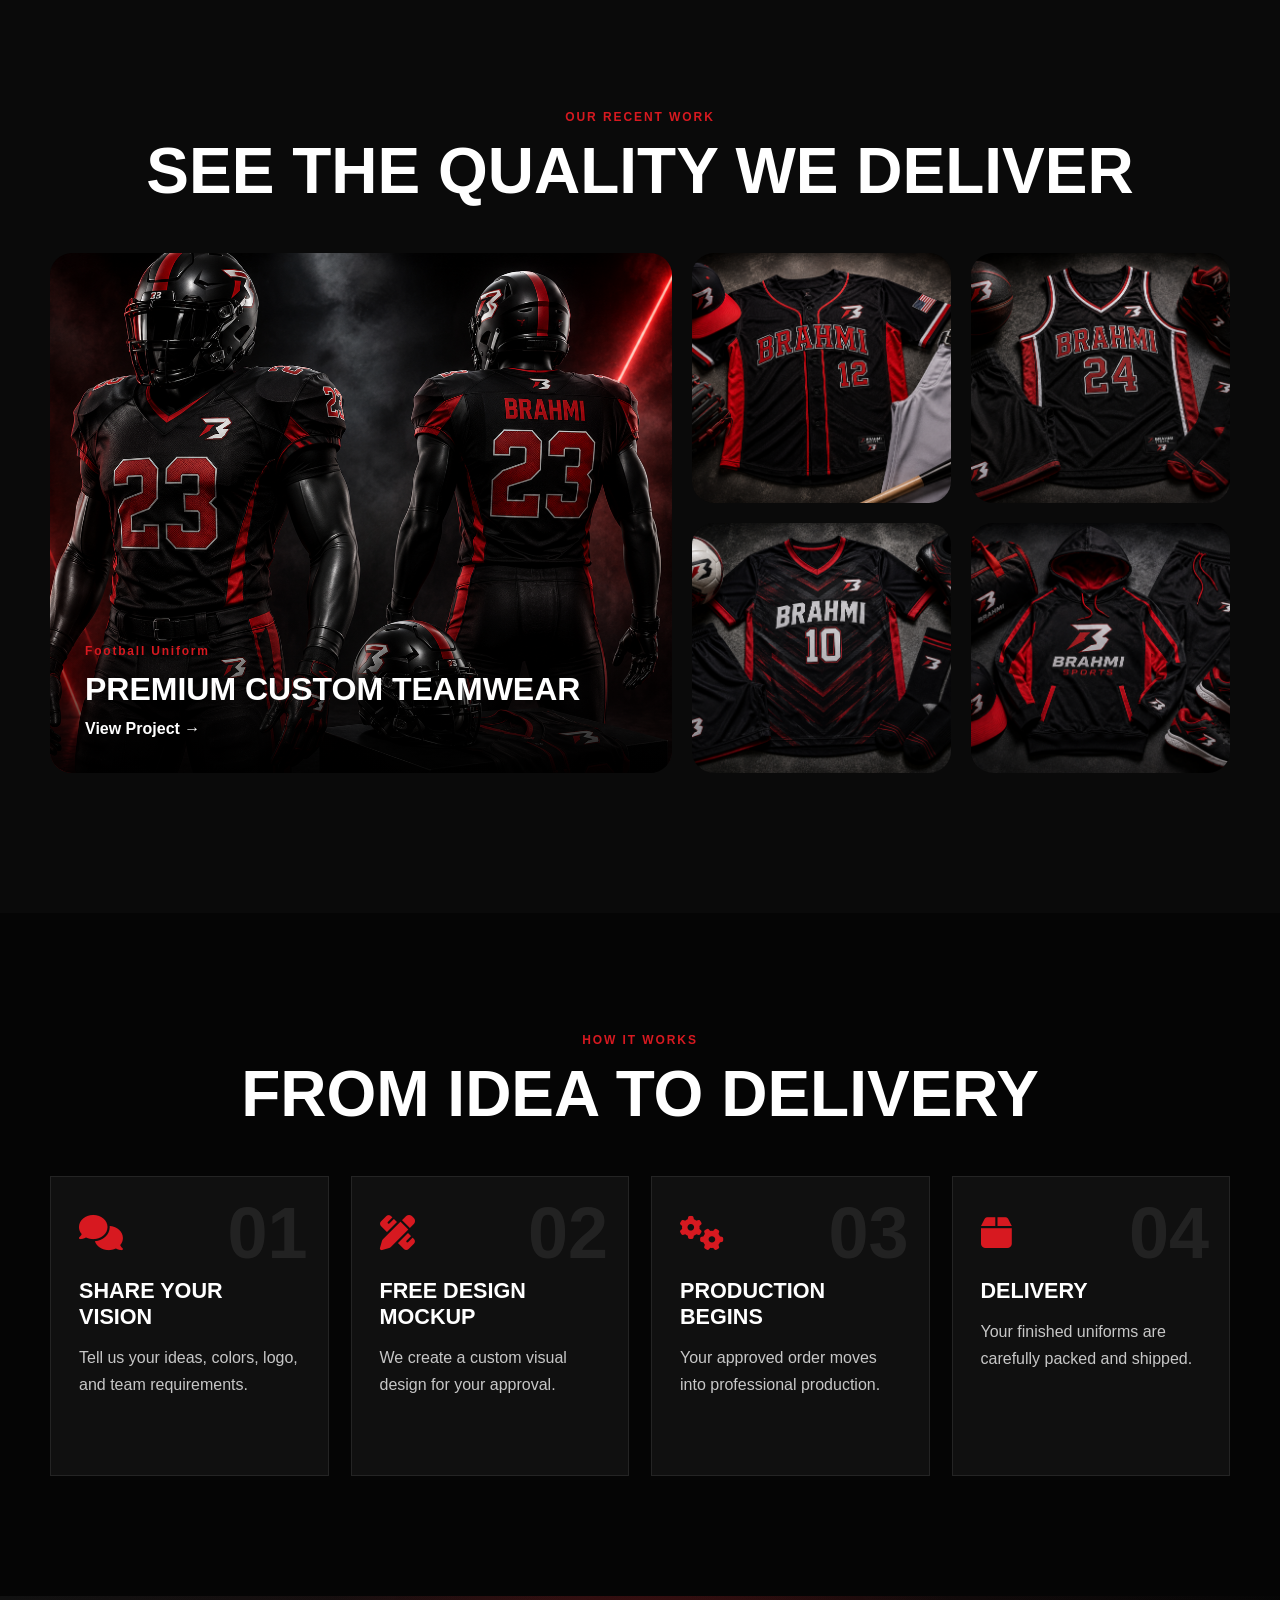
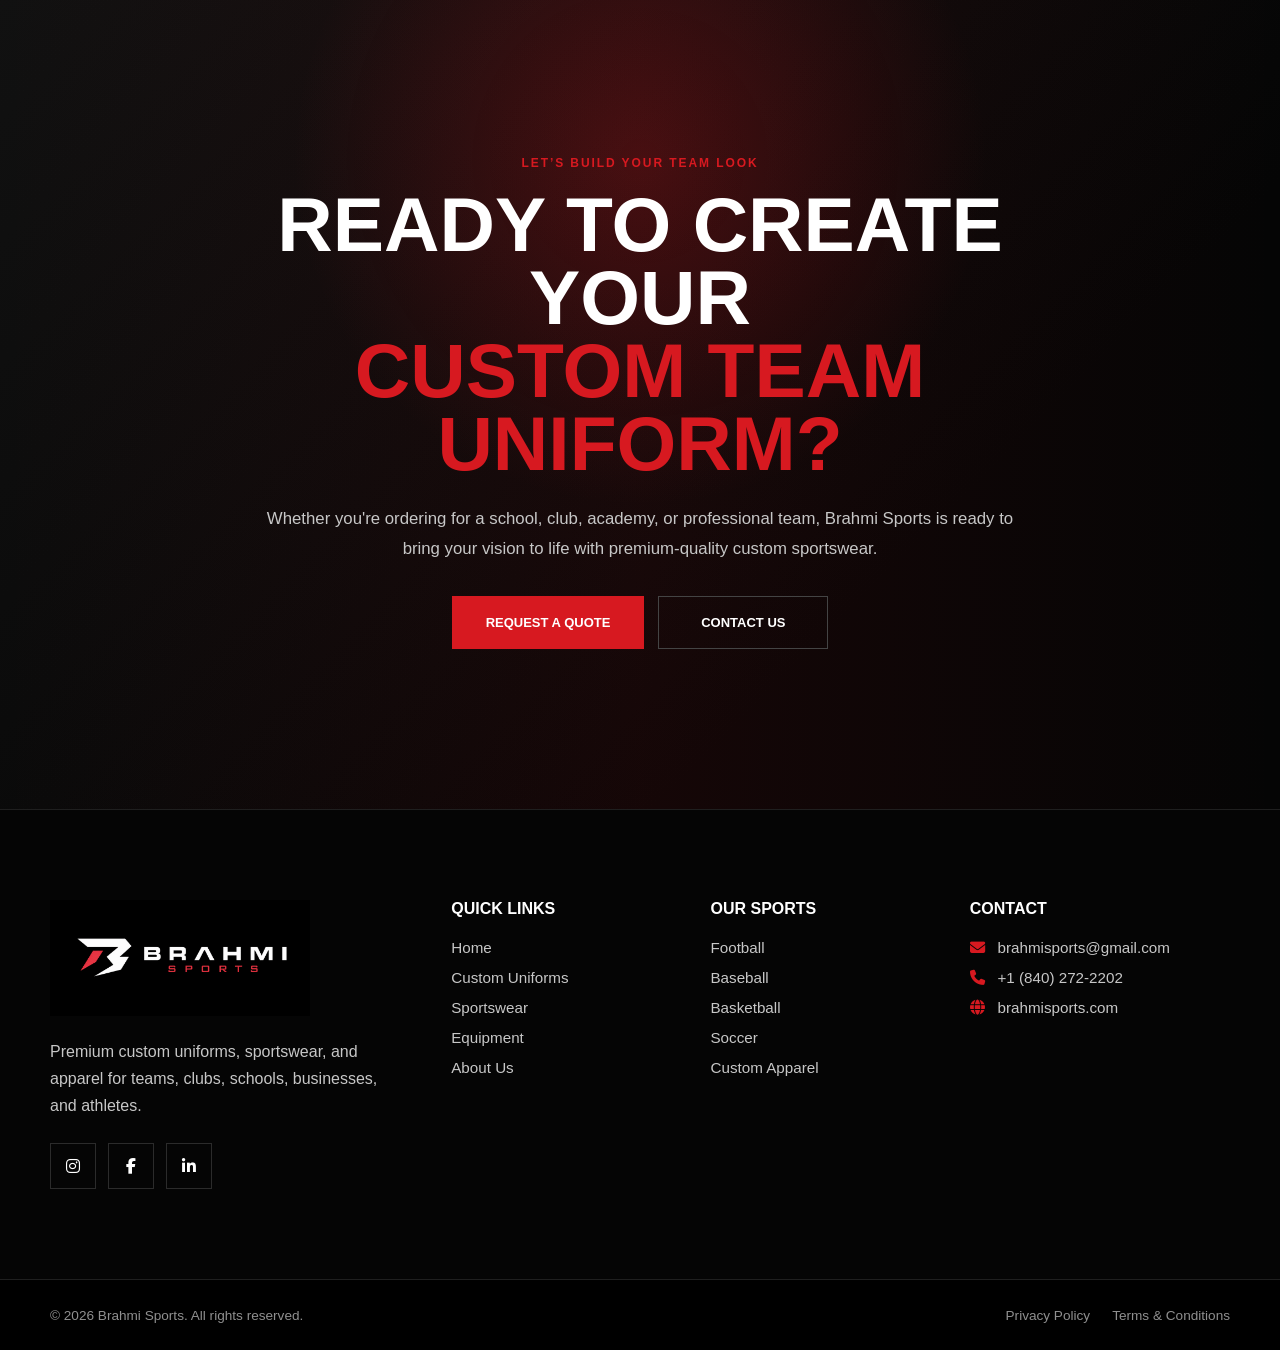
==== commit 7db05c04: "Rename index.html.html to index.html" ====
--- a/index.html
+++ b/index.html
@@ -1,453 +1,451 @@
-<!DOCTYPE html>
-<html lang="en">
-  <head>
-    <meta charset="UTF-8" />
-
-    <meta name="viewport" content="width=device-width, initial-scale=1.0" />
-
-    <meta
-      name="description"
-      content="Brahmi Sports provides premium custom sports uniforms and teamwear."
-    />
-
-    <title>Brahmi Sports | Custom Teamwear</title>
-
-    <link rel="stylesheet" href="css/style.css" />
-    <link
-  rel="stylesheet"
-  href="https://cdnjs.cloudflare.com/ajax/libs/font-awesome/6.5.2/css/all.min.css"
-/>
-<link
-  rel="stylesheet"
-  href="https://unpkg.com/aos@2.3.1/dist/aos.css"
-/>
-  </head>
-
-  <body>
-    <header class="site-header">
-      <div class="top-bar">
-        <div class="container top-bar-content">
-          <div class="top-contact">
-            <a href="mailto:brahmisports@gmail.com">
-              brahmisports@gmail.com
-            </a>
-
-            <a href="tel:+18402722202">+1 (840) 272-2202</a>
-          </div>
-
-          <p class="top-message">
-            Premium custom sportswear for teams and organizations
-          </p>
-
-          <div class="top-socials">
-            <a href="#">Instagram</a>
-            <a href="#">Facebook</a>
-          </div>
-        </div>
-      </div>
-
-      <nav class="navbar">
-        <div class="container navbar-content">
-          <a href="#" class="logo">
-  <img
-    src="images/logo/logo.png"
-    alt="Brahmi Sports logo"
-    class="logo-image"
-  />
-</a>
-
-          <ul class="nav-links">
-            <li><a href="#" class="active">Home</a></li>
-            <li><a href="#">Custom Uniforms</a></li>
-            <li><a href="#">Sportswear</a></li>
-            <li><a href="#">Equipment</a></li>
-            <li><a href="#">Our Work</a></li>
-            <li><a href="#">About</a></li>
-          </ul>
-          <button class="menu-toggle" aria-label="Open navigation">
-    <i class="fa-solid fa-bars"></i>
-</button>
-
-          <a href="#" class="quote-button">
-            Request a Quote
-            <span>→</span>
-          </a>
-        </div>
-      </nav>
-    </header>
-
-    <main>
-      <section class="hero">
-  <div class="container hero-content">
-    <div class="hero-copy" data-aos="fade-right">
-      <p class="hero-label">CUSTOM TEAMWEAR & SPORTS APPAREL</p>
-
-      <h1>
-        Premium sportswear
-        <span>built for champions.</span>
-      </h1>
-
-      <p class="hero-description">
-        Custom uniforms, apparel, and equipment for teams, clubs,
-        schools, businesses, and athletes.
-      </p>
-
-      <div class="hero-buttons">
-        <a href="#" class="primary-button">Request a Quote</a>
-        <a href="#" class="secondary-button">View Our Work</a>
-      </div>
-    </div>
-  </div>
-</section>
-      <section class="sports-section">
-  <div class="container">
-
-    <div class="section-heading" data-aos="fade-up">
-      <p>EXPLORE OUR SPORTS</p>
-      <h2>UNIFORMS FOR EVERY GAME</h2>
-    </div>
-
-    <div class="sports-grid">
-
-      <article
-        class="sport-card football-card"
-        data-aos="fade-up"
-        data-aos-delay="0"
-      >
-        <div class="sport-card-content">
-          <h3>Football</h3>
-          <p>Custom Uniforms</p>
-          <a href="#">→</a>
-        </div>
-      </article>
-
-      <article
-        class="sport-card baseball-card"
-        data-aos="fade-up"
-        data-aos-delay="100"
-      >
-        <div class="sport-card-content">
-          <h3>Baseball</h3>
-          <p>Custom Uniforms</p>
-          <a href="#">→</a>
-        </div>
-      </article>
-
-      <article
-        class="sport-card basketball-card"
-        data-aos="fade-up"
-        data-aos-delay="200"
-      >
-        <div class="sport-card-content">
-          <h3>Basketball</h3>
-          <p>Custom Uniforms</p>
-          <a href="#">→</a>
-        </div>
-      </article>
-
-      <article
-        class="sport-card soccer-card"
-        data-aos="fade-up"
-        data-aos-delay="300"
-      >
-        <div class="sport-card-content">
-          <h3>Soccer</h3>
-          <p>Custom Uniforms</p>
-          <a href="#">→</a>
-        </div>
-      </article>
-
-      <article
-        class="sport-card apparel-card"
-        data-aos="fade-up"
-        data-aos-delay="400"
-      >
-        <div class="sport-card-content">
-          <h3>Custom Apparel</h3>
-          <p>Custom Designs</p>
-          <a href="#">→</a>
-        </div>
-      </article>
-
-    </div>
-  </div>
-</section>
-<section class="why-section">
-  <div class="container why-layout">
-
-    <div class="why-intro" data-aos="fade-right">
-      <p class="why-label">WHY CHOOSE BRAHMI SPORTS?</p>
-
-      <h2>
-        Quality that
-        <span>represents you</span>
-      </h2>
-
-      <p>
-        We combine premium materials, custom designs, reliable production,
-        and dedicated support to create teamwear that stands out.
-      </p>
-
-      <a href="#" class="secondary-button">Learn More</a>
-    </div>
-
-    <div class="why-grid">
-
-      <article class="why-card">
-        <i class="fa-solid fa-shield-halved why-icon"></i>
-        <h3>Premium Quality</h3>
-        <p>Durable materials made for performance.</p>
-      </article>
-
-      <article class="why-card">
-        <i class="fa-solid fa-pen-ruler why-icon"></i>
-        <h3>Custom Designs</h3>
-        <p>Unique uniforms built around your identity.</p>
-      </article>
-
-      <article class="why-card">
-        <i class="fa-solid fa-truck-fast why-icon"></i>
-        <h3>Fast Delivery</h3>
-        <p>Reliable production and shipping timelines.</p>
-      </article>
-
-      <article class="why-card">
-        <i class="fa-solid fa-headset why-icon"></i>
-        <h3>Dedicated Support</h3>
-        <p>Personal guidance from design to delivery.</p>
-      </article>
-
-    </div>
-
-  </div>
-</section>
-<section class="portfolio-section">
-  <div class="container">
-
-    <div class="section-heading" data-aos="fade-up">
-      <p>OUR RECENT WORK</p>
-      <h2>SEE THE QUALITY WE DELIVER</h2>
-    </div>
-
-    <div class="portfolio-grid" data-aos="fade-up" data-aos-delay="150">
-
-      <div class="portfolio-feature">
-        <img src="images/work/work1.png" alt="Football Uniform">
-
-        <div class="portfolio-overlay">
-          <span>Football Uniform</span>
-
-          <h3>Premium Custom Teamwear</h3>
-
-          <a href="#">View Project →</a>
-        </div>
-      </div>
-
-      <div class="portfolio-small">
-        <img src="images/work/work2.png" alt="Baseball Jersey">
-      </div>
-
-      <div class="portfolio-small">
-        <img src="images/work/work3.png" alt="Basketball Jersey">
-      </div>
-
-      <div class="portfolio-small">
-        <img src="images/work/work4.png" alt="Custom Jersey">
-      </div>
-
-      <div class="portfolio-small">
-        <img src="images/work/work5.png" alt="Sports Apparel">
-      </div>
-
-    </div>
-
-  </div>
-</section>
-<section class="process-section">
-  <div class="container">
-
-    <div class="section-heading" data-aos="fade-up">
-      <p>HOW IT WORKS</p>
-      <h2>FROM IDEA TO DELIVERY</h2>
-    </div>
-
-    <div class="process-grid" data-aos="fade-up" data-aos-delay="150">
-
-      <article class="process-card">
-        <span class="process-number">01</span>
-        <i class="fa-solid fa-comments process-icon"></i>
-
-        <h3>Share Your Vision</h3>
-
-        <p>
-          Tell us your ideas, colors, logo, and team requirements.
-        </p>
-      </article>
-
-      <article class="process-card">
-        <span class="process-number">02</span>
-        <i class="fa-solid fa-pen-ruler process-icon"></i>
-
-        <h3>Free Design Mockup</h3>
-
-        <p>
-          We create a custom visual design for your approval.
-        </p>
-      </article>
-
-      <article class="process-card">
-        <span class="process-number">03</span>
-        <i class="fa-solid fa-gears process-icon"></i>
-
-        <h3>Production Begins</h3>
-
-        <p>
-          Your approved order moves into professional production.
-        </p>
-      </article>
-
-      <article class="process-card">
-        <span class="process-number">04</span>
-        <i class="fa-solid fa-box process-icon"></i>
-
-        <h3>Delivery</h3>
-
-        <p>
-          Your finished uniforms are carefully packed and shipped.
-        </p>
-      </article>
-
-    </div>
-
-  </div>
-</section>
-<section class="cta-section">
-  <div class="container">
-
-    <div class="cta-content" data-aos="zoom-in">
-
-      <p class="cta-label">LET’S BUILD YOUR TEAM LOOK</p>
-
-      <h2>
-        Ready To Create Your
-        <span>Custom Team Uniform?</span>
-      </h2>
-
-      <p class="cta-text">
-        Whether you're ordering for a school, club, academy, or professional
-        team, Brahmi Sports is ready to bring your vision to life with
-        premium-quality custom sportswear.
-      </p>
-
-      <div class="cta-buttons">
-        <a href="#" class="primary-button">
-          Request a Quote
-        </a>
-
-        <a href="#contact" class="secondary-button">
-          Contact Us
-        </a>
-      </div>
-
-    </div>
-
-  </div>
-</section>
-    </main>
-    <footer class="site-footer">
-  <div class="container footer-grid">
-
-    <div class="footer-brand" data-aos="fade-up">
-      <img
-        src="images/logo/logo.png"
-        alt="Brahmi Sports logo"
-        class="footer-logo"
-      />
-
-      <p>
-        Premium custom uniforms, sportswear, and apparel for teams,
-        clubs, schools, businesses, and athletes.
-      </p>
-
-      <div class="footer-socials">
-        <a href="#" aria-label="Instagram">
-          <i class="fa-brands fa-instagram"></i>
-        </a>
-
-        <a href="#" aria-label="Facebook">
-          <i class="fa-brands fa-facebook-f"></i>
-        </a>
-
-        <a href="#" aria-label="LinkedIn">
-          <i class="fa-brands fa-linkedin-in"></i>
-        </a>
-      </div>
-    </div>
-
-    <div class="footer-column" data-aos="fade-up" data-aos-delay="100">
-      <h3>Quick Links</h3>
-      <a href="#">Home</a>
-      <a href="#">Custom Uniforms</a>
-      <a href="#">Sportswear</a>
-      <a href="#">Equipment</a>
-      <a href="#">About Us</a>
-    </div>
-
-    <div class="footer-column" data-aos="fade-up" data-aos-delay="200">
-      <h3>Our Sports</h3>
-      <a href="#">Football</a>
-      <a href="#">Baseball</a>
-      <a href="#">Basketball</a>
-      <a href="#">Soccer</a>
-      <a href="#">Custom Apparel</a>
-    </div>
-
-    <div class="footer-column footer-contact" data-aos="fade-up" data-aos-delay="300">
-      <h3>Contact</h3>
-
-      <a href="mailto:brahmisports@gmail.com">
-        <i class="fa-solid fa-envelope"></i>
-        brahmisports@gmail.com
-      </a>
-
-      <a href="tel:+18402722202">
-        <i class="fa-solid fa-phone"></i>
-        +1 (840) 272-2202
-      </a>
-
-    <a  href="https://brahmisports.com"
-target="_blank"
-rel="noopener noreferrer"
-        <i class="fa-solid fa-globe"></i>
-        brahmisports.com
-      </a>
-    </div>
-
-  </div>
-
-  <div class="footer-bottom" data-aos="fade-up" data-aos-delay="400">
-    <div class="container footer-bottom-content">
-      <p>© 2026 Brahmi Sports. All rights reserved.</p>
-
-      <div>
-        <a href="#">Privacy Policy</a>
-        <a href="#">Terms & Conditions</a>
-      </div>
-    </div>
-  </div>
-</footer>
-
-    <script src="https://unpkg.com/aos@2.3.1/dist/aos.js"></script>
-
-<script>
-  AOS.init({
-    duration: 900,
-    once: true,
-    easing: "ease-out",
-    offset: 100,
-  });
-</script>
-
-<script src="js/script.js"></script>
-</body>
-</html>+<!DOCTYPE html>
+<html lang="en">
+  <head>
+    <meta charset="UTF-8" />
+
+    <meta name="viewport" content="width=device-width, initial-scale=1.0" />
+
+    <meta
+      name="description"
+      content="Brahmi Sports provides premium custom sports uniforms and teamwear."
+    />
+
+    <title>Brahmi Sports | Custom Teamwear</title>
+
+    <link rel="stylesheet" href="css/style.css" />
+    <link
+  rel="stylesheet"
+  href="https://cdnjs.cloudflare.com/ajax/libs/font-awesome/6.5.2/css/all.min.css"
+/>
+<link
+  rel="stylesheet"
+  href="https://unpkg.com/aos@2.3.1/dist/aos.css"
+/>
+  </head>
+
+  <body id="top">
+    <header class="site-header">
+      <div class="top-bar">
+        <div class="container top-bar-content">
+          <div class="top-contact">
+            <a href="mailto:brahmisports@gmail.com">
+              brahmisports@gmail.com
+            </a>
+
+            <a href="tel:+18402722202">+1 (840) 272-2202</a>
+          </div>
+
+          <p class="top-message">
+            Premium custom sportswear for teams and organizations
+          </p>
+
+          <div class="top-socials">
+            <a href="https://www.instagram.com/brahmisports/" target="_blank" rel="noopener noreferrer">Instagram</a>
+            <a href="https://www.facebook.com/brahmi.sport" target="_blank" rel="noopener noreferrer">Facebook</a>
+          </div>
+        </div>
+      </div>
+
+      <nav class="navbar">
+        <div class="container navbar-content">
+          <a href="#top" class="logo">
+  <img
+    src="images/logo/logo.png"
+    alt="Brahmi Sports logo"
+    class="logo-image"
+  />
+</a>
+
+          <ul class="nav-links">
+            <li><a href="#top" class="active">Home</a></li>
+            <li><a href="#sports">Custom Uniforms</a></li>
+            <li><a href="#sports">Sportswear</a></li>
+            <li><a href="#contact">Equipment</a></li>
+            <li><a href="#portfolio">Our Work</a></li>
+            <li><a href="#about">About</a></li>
+          </ul>
+          <button class="menu-toggle" aria-label="Open navigation">
+    <i class="fa-solid fa-bars"></i>
+</button>
+
+          <a href="mailto:brahmisports@gmail.com?subject=Request%20a%20Quote" class="quote-button">
+            Request a Quote
+            <span>→</span>
+          </a>
+        </div>
+      </nav>
+    </header>
+
+    <main>
+      <section class="hero">
+  <div class="container hero-content">
+    <div class="hero-copy" data-aos="fade-right">
+      <p class="hero-label">CUSTOM TEAMWEAR & SPORTS APPAREL</p>
+
+      <h1>
+        Premium sportswear
+        <span>built for champions.</span>
+      </h1>
+
+      <p class="hero-description">
+        Custom uniforms, apparel, and equipment for teams, clubs,
+        schools, businesses, and athletes.
+      </p>
+
+      <div class="hero-buttons">
+        <a href="mailto:brahmisports@gmail.com?subject=Request%20a%20Quote" class="primary-button">Request a Quote</a>
+        <a href="#portfolio" class="secondary-button">View Our Work</a>
+      </div>
+    </div>
+  </div>
+</section>
+      <section class="sports-section" id="sports">
+  <div class="container">
+
+    <div class="section-heading" data-aos="fade-up">
+      <p>EXPLORE OUR SPORTS</p>
+      <h2>UNIFORMS FOR EVERY GAME</h2>
+    </div>
+
+    <div class="sports-grid">
+
+      <article
+        class="sport-card football-card"
+        data-aos="fade-up"
+        data-aos-delay="0"
+      >
+        <div class="sport-card-content">
+          <h3>Football</h3>
+          <p>Custom Uniforms</p>
+          <a href="mailto:brahmisports@gmail.com?subject=Football%20Uniform%20Inquiry">→</a>
+        </div>
+      </article>
+
+      <article
+        class="sport-card baseball-card"
+        data-aos="fade-up"
+        data-aos-delay="100"
+      >
+        <div class="sport-card-content">
+          <h3>Baseball</h3>
+          <p>Custom Uniforms</p>
+          <a href="mailto:brahmisports@gmail.com?subject=Baseball%20Uniform%20Inquiry">→</a>
+        </div>
+      </article>
+
+      <article
+        class="sport-card basketball-card"
+        data-aos="fade-up"
+        data-aos-delay="200"
+      >
+        <div class="sport-card-content">
+          <h3>Basketball</h3>
+          <p>Custom Uniforms</p>
+          <a href="mailto:brahmisports@gmail.com?subject=Basketball%20Uniform%20Inquiry">→</a>
+        </div>
+      </article>
+
+      <article
+        class="sport-card soccer-card"
+        data-aos="fade-up"
+        data-aos-delay="300"
+      >
+        <div class="sport-card-content">
+          <h3>Soccer</h3>
+          <p>Custom Uniforms</p>
+          <a href="mailto:brahmisports@gmail.com?subject=Soccer%20Uniform%20Inquiry">→</a>
+        </div>
+      </article>
+
+      <article
+        class="sport-card apparel-card"
+        data-aos="fade-up"
+        data-aos-delay="400"
+      >
+        <div class="sport-card-content">
+          <h3>Custom Apparel</h3>
+          <p>Custom Designs</p>
+          <a href="mailto:brahmisports@gmail.com?subject=Custom%20Apparel%20Inquiry">→</a>
+        </div>
+      </article>
+
+    </div>
+  </div>
+</section>
+<section class="why-section" id="about">
+  <div class="container why-layout">
+
+    <div class="why-intro" data-aos="fade-right">
+      <p class="why-label">WHY CHOOSE BRAHMI SPORTS?</p>
+
+      <h2>
+        Quality that
+        <span>represents you</span>
+      </h2>
+
+      <p>
+        We combine premium materials, custom designs, reliable production,
+        and dedicated support to create teamwear that stands out.
+      </p>
+
+      <a href="#about" class="secondary-button">Learn More</a>
+    </div>
+
+    <div class="why-grid">
+
+      <article class="why-card">
+        <i class="fa-solid fa-shield-halved why-icon"></i>
+        <h3>Premium Quality</h3>
+        <p>Durable materials made for performance.</p>
+      </article>
+
+      <article class="why-card">
+        <i class="fa-solid fa-pen-ruler why-icon"></i>
+        <h3>Custom Designs</h3>
+        <p>Unique uniforms built around your identity.</p>
+      </article>
+
+      <article class="why-card">
+        <i class="fa-solid fa-truck-fast why-icon"></i>
+        <h3>Fast Delivery</h3>
+        <p>Reliable production and shipping timelines.</p>
+      </article>
+
+      <article class="why-card">
+        <i class="fa-solid fa-headset why-icon"></i>
+        <h3>Dedicated Support</h3>
+        <p>Personal guidance from design to delivery.</p>
+      </article>
+
+    </div>
+
+  </div>
+</section>
+<section class="portfolio-section" id="portfolio">
+  <div class="container">
+
+    <div class="section-heading" data-aos="fade-up">
+      <p>OUR RECENT WORK</p>
+      <h2>SEE THE QUALITY WE DELIVER</h2>
+    </div>
+
+    <div class="portfolio-grid" data-aos="fade-up" data-aos-delay="150">
+
+      <div class="portfolio-feature">
+        <img src="images/work/work1.png" alt="Football Uniform">
+
+        <div class="portfolio-overlay">
+          <span>Football Uniform</span>
+
+          <h3>Premium Custom Teamwear</h3>
+
+          <a href="#contact">View Project →</a>
+        </div>
+      </div>
+
+      <div class="portfolio-small">
+        <img src="images/work/work2.png" alt="Baseball Jersey">
+      </div>
+
+      <div class="portfolio-small">
+        <img src="images/work/work3.png" alt="Basketball Jersey">
+      </div>
+
+      <div class="portfolio-small">
+        <img src="images/work/work4.png" alt="Custom Jersey">
+      </div>
+
+      <div class="portfolio-small">
+        <img src="images/work/work5.png" alt="Sports Apparel">
+      </div>
+
+    </div>
+
+  </div>
+</section>
+<section class="process-section" id="process">
+  <div class="container">
+
+    <div class="section-heading" data-aos="fade-up">
+      <p>HOW IT WORKS</p>
+      <h2>FROM IDEA TO DELIVERY</h2>
+    </div>
+
+    <div class="process-grid" data-aos="fade-up" data-aos-delay="150">
+
+      <article class="process-card">
+        <span class="process-number">01</span>
+        <i class="fa-solid fa-comments process-icon"></i>
+
+        <h3>Share Your Vision</h3>
+
+        <p>
+          Tell us your ideas, colors, logo, and team requirements.
+        </p>
+      </article>
+
+      <article class="process-card">
+        <span class="process-number">02</span>
+        <i class="fa-solid fa-pen-ruler process-icon"></i>
+
+        <h3>Free Design Mockup</h3>
+
+        <p>
+          We create a custom visual design for your approval.
+        </p>
+      </article>
+
+      <article class="process-card">
+        <span class="process-number">03</span>
+        <i class="fa-solid fa-gears process-icon"></i>
+
+        <h3>Production Begins</h3>
+
+        <p>
+          Your approved order moves into professional production.
+        </p>
+      </article>
+
+      <article class="process-card">
+        <span class="process-number">04</span>
+        <i class="fa-solid fa-box process-icon"></i>
+
+        <h3>Delivery</h3>
+
+        <p>
+          Your finished uniforms are carefully packed and shipped.
+        </p>
+      </article>
+
+    </div>
+
+  </div>
+</section>
+<section class="cta-section" id="quote">
+  <div class="container">
+
+    <div class="cta-content" data-aos="zoom-in">
+
+      <p class="cta-label">LET’S BUILD YOUR TEAM LOOK</p>
+
+      <h2>
+        Ready To Create Your
+        <span>Custom Team Uniform?</span>
+      </h2>
+
+      <p class="cta-text">
+        Whether you're ordering for a school, club, academy, or professional
+        team, Brahmi Sports is ready to bring your vision to life with
+        premium-quality custom sportswear.
+      </p>
+
+      <div class="cta-buttons">
+        <a href="mailto:brahmisports@gmail.com?subject=Request%20a%20Quote" class="primary-button">
+          Request a Quote
+        </a>
+
+        <a href="#contact" class="secondary-button">
+          Contact Us
+        </a>
+      </div>
+
+    </div>
+
+  </div>
+</section>
+    </main>
+    <footer class="site-footer" id="contact">
+  <div class="container footer-grid">
+
+    <div class="footer-brand" data-aos="fade-up">
+      <img
+        src="images/logo/logo.png"
+        alt="Brahmi Sports logo"
+        class="footer-logo"
+      />
+
+      <p>
+        Premium custom uniforms, sportswear, and apparel for teams,
+        clubs, schools, businesses, and athletes.
+      </p>
+
+      <div class="footer-socials">
+        <a href="https://www.instagram.com/brahmisports/" target="_blank" rel="noopener noreferrer" aria-label="Instagram">
+          <i class="fa-brands fa-instagram"></i>
+        </a>
+
+        <a href="https://www.facebook.com/brahmi.sport" target="_blank" rel="noopener noreferrer" aria-label="Facebook">
+          <i class="fa-brands fa-facebook-f"></i>
+        </a>
+
+        <a href="https://www.linkedin.com/in/brahmi-sports-86a970366/" target="_blank" rel="noopener noreferrer" aria-label="LinkedIn">
+          <i class="fa-brands fa-linkedin-in"></i>
+        </a>
+      </div>
+    </div>
+
+    <div class="footer-column" data-aos="fade-up" data-aos-delay="100">
+      <h3>Quick Links</h3>
+      <a href="#top">Home</a>
+      <a href="#sports">Custom Uniforms</a>
+      <a href="#sports">Sportswear</a>
+      <a href="#contact">Equipment</a>
+      <a href="#about">About Us</a>
+    </div>
+
+    <div class="footer-column" data-aos="fade-up" data-aos-delay="200">
+      <h3>Our Sports</h3>
+      <a href="mailto:brahmisports@gmail.com?subject=Football%20Uniform%20Inquiry">Football</a>
+      <a href="mailto:brahmisports@gmail.com?subject=Baseball%20Uniform%20Inquiry">Baseball</a>
+      <a href="mailto:brahmisports@gmail.com?subject=Basketball%20Uniform%20Inquiry">Basketball</a>
+      <a href="mailto:brahmisports@gmail.com?subject=Soccer%20Uniform%20Inquiry">Soccer</a>
+      <a href="mailto:brahmisports@gmail.com?subject=Custom%20Apparel%20Inquiry">Custom Apparel</a>
+    </div>
+
+    <div class="footer-column footer-contact" data-aos="fade-up" data-aos-delay="300">
+      <h3>Contact</h3>
+
+      <a href="mailto:brahmisports@gmail.com">
+        <i class="fa-solid fa-envelope"></i>
+        brahmisports@gmail.com
+      </a>
+
+      <a href="tel:+18402722202">
+        <i class="fa-solid fa-phone"></i>
+        +1 (840) 272-2202
+      </a>
+
+    <a href="https://brahmisports.com" target="_blank" rel="noopener noreferrer">
+        <i class="fa-solid fa-globe"></i>
+        brahmisports.com
+      </a>
+    </div>
+
+  </div>
+
+  <div class="footer-bottom" data-aos="fade-up" data-aos-delay="400">
+    <div class="container footer-bottom-content">
+      <p>© 2026 Brahmi Sports. All rights reserved.</p>
+
+      <div>
+        <a href="#">Privacy Policy</a>
+        <a href="#">Terms & Conditions</a>
+      </div>
+    </div>
+  </div>
+</footer>
+
+    <script src="https://unpkg.com/aos@2.3.1/dist/aos.js"></script>
+
+<script>
+  AOS.init({
+    duration: 900,
+    once: true,
+    easing: "ease-out",
+    offset: 100,
+  });
+</script>
+
+<script src="js/script.js"></script>
+</body>
+</html>
